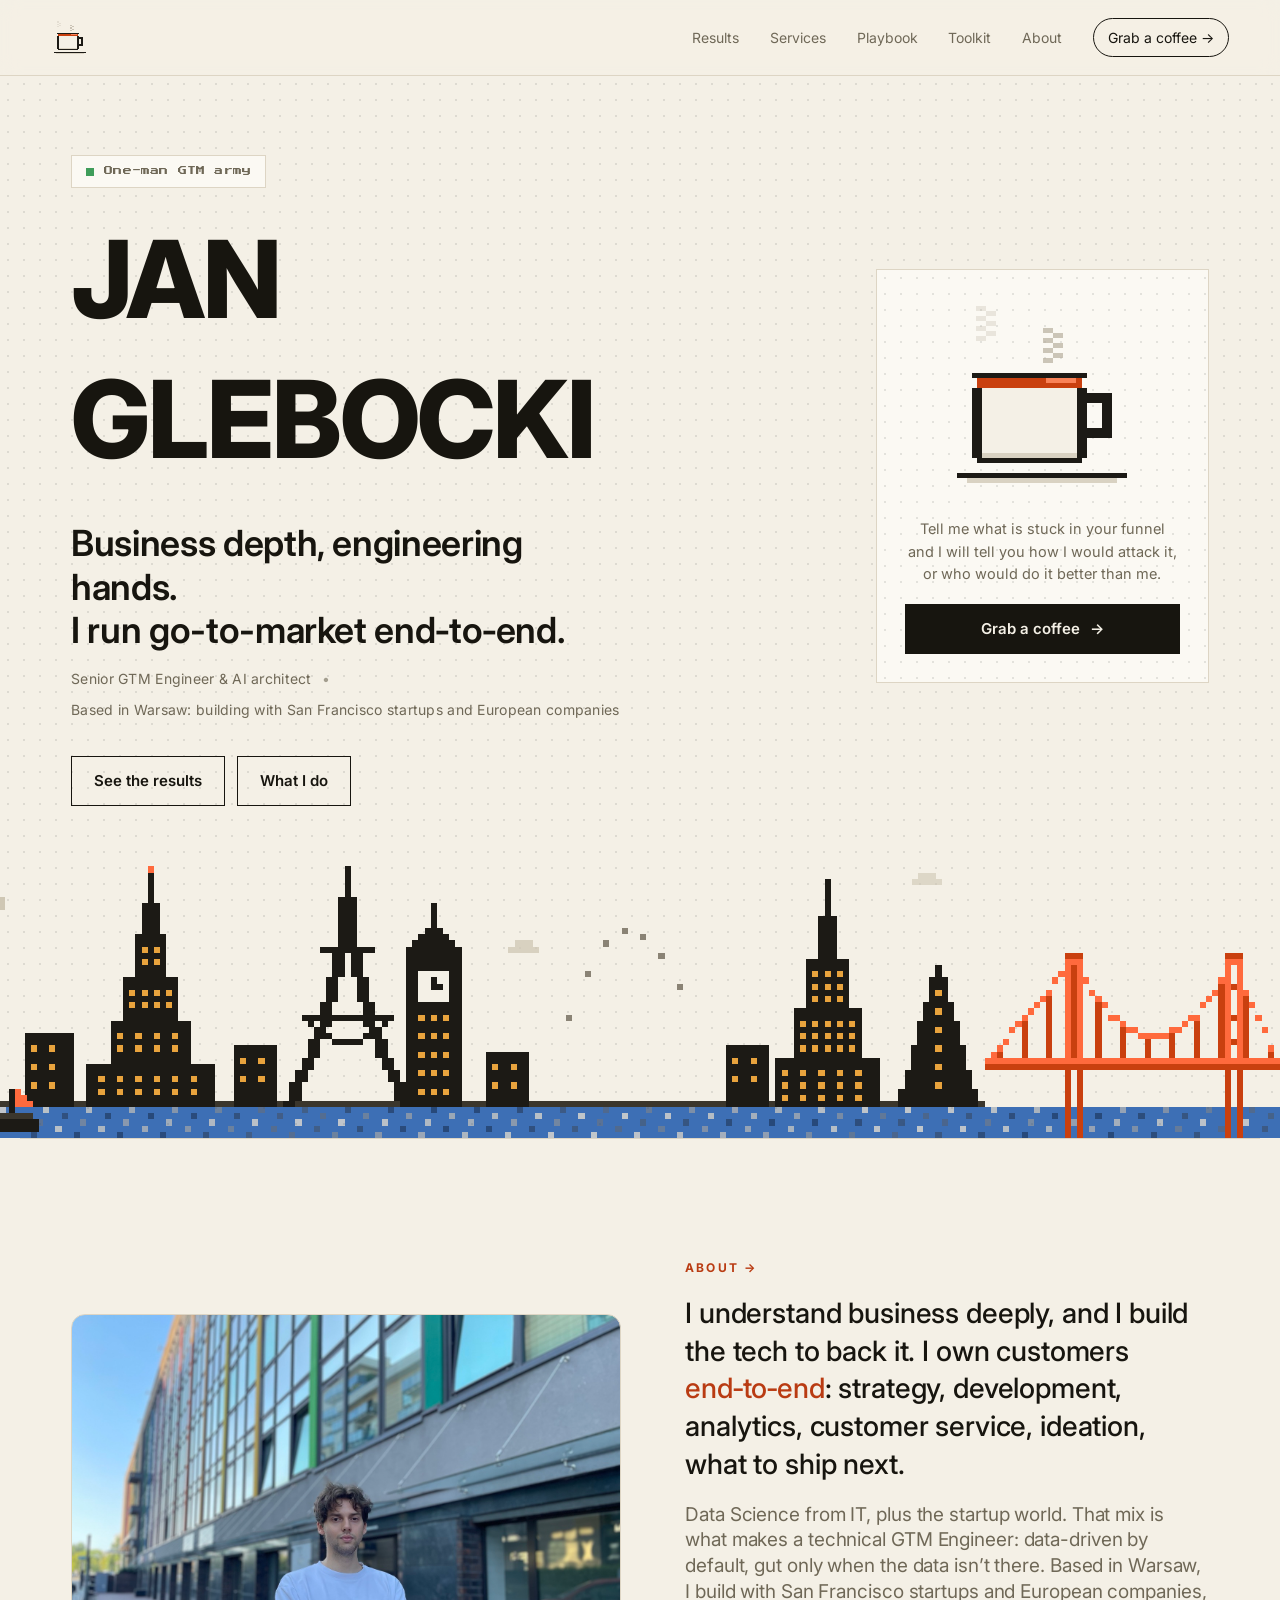
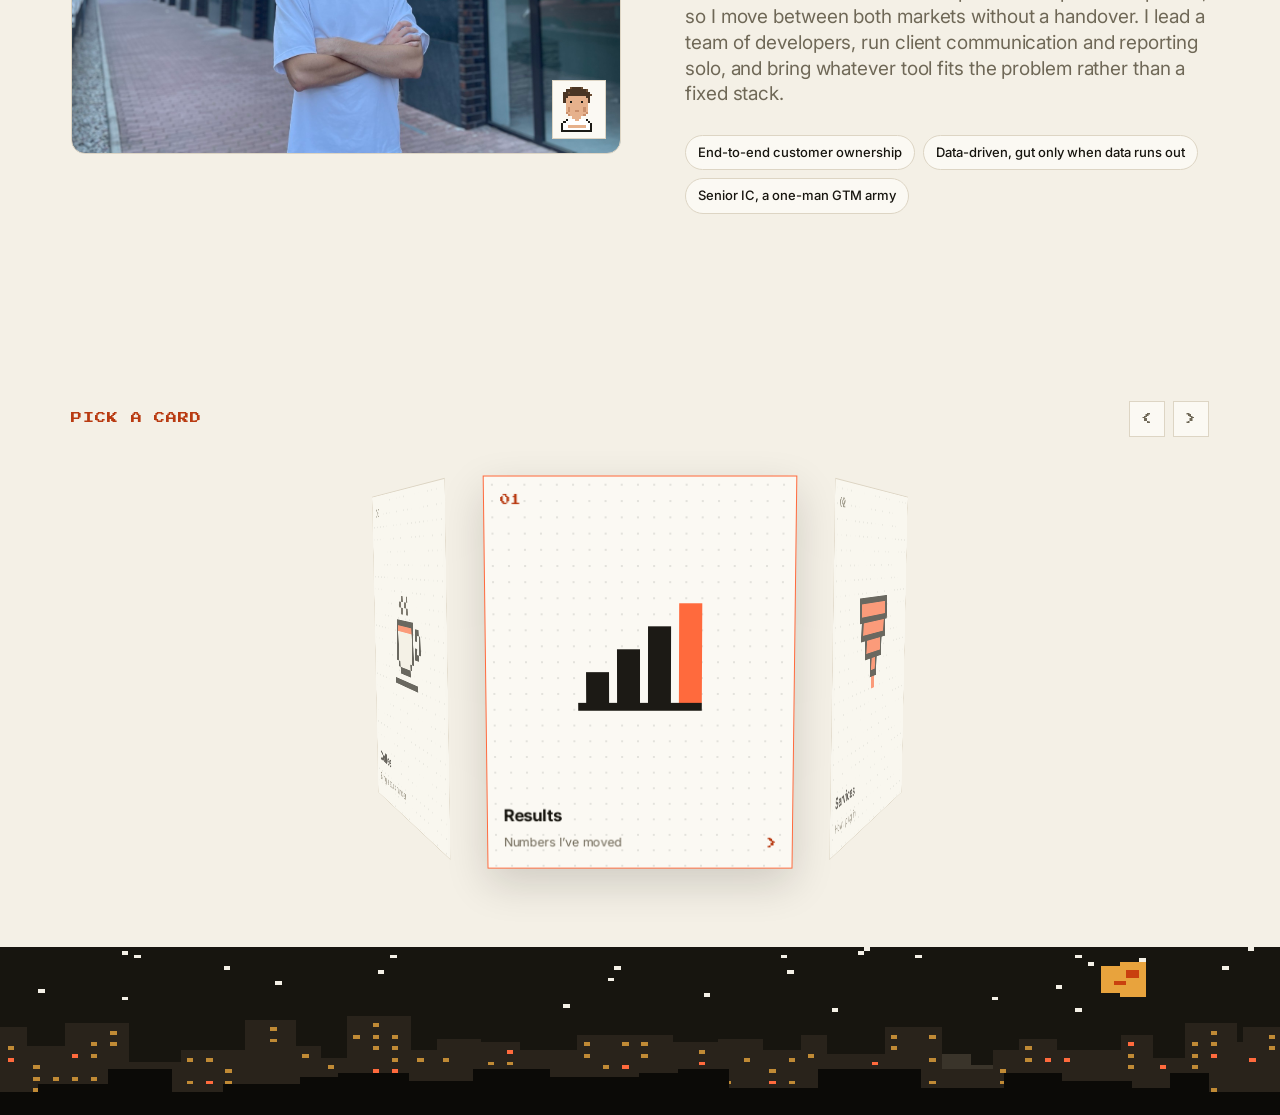
==== index.html @ 80dc8cdd "Pixel-art personal site Static site: hero with an animated pixel coffee invite, a Europe/US pixel sk" ====
<!doctype html>
<html lang="en">
<head>
  <meta charset="utf-8" />
  <meta name="viewport" content="width=device-width, initial-scale=1" />
  <title>Jan Glebocki, Senior GTM Engineer & AI Architect</title>
  <meta name="description" content="Senior GTM Engineer and AI architect, a one-man GTM army. Outbound, AEO content engines, paid, custom GTM apps and the analytics behind them. Based in Warsaw, building with San Francisco startups and European companies." />
  <link rel="preconnect" href="https://fonts.googleapis.com" />
  <link rel="preconnect" href="https://fonts.gstatic.com" crossorigin />
  <link href="https://fonts.googleapis.com/css2?family=Inter:wght@400;500;600;700;800&family=Press+Start+2P&display=swap" rel="stylesheet" />
  <link rel="icon" type="image/svg+xml" href="pixel/coffee-scene.svg" />
  <link rel="stylesheet" href="styles.css" />
</head>
<body>
  <header class="nav">
    <a class="brand" href="#top" aria-label="Home">
      <img class="brand-coffee" src="pixel/coffee-scene.svg" alt="" draggable="false" />
    </a>
    <nav class="nav-links" aria-label="Primary">
      <a href="#work">Results</a>
      <a href="#offer">Services</a>
      <a href="#workflows">Playbook</a>
      <a href="#stack">Toolkit</a>
      <a href="#about">About</a>
      <a class="nav-cta" href="#coffee">Grab a coffee &rarr;</a>
    </nav>
  </header>

  <main id="top">
    <!-- HERO -->
    <section class="hero">
      <div class="hero-inner">
        <div class="hero-copy">
          <p class="hero-status">
            <span class="status-dot" aria-hidden="true"></span>
            <span>One-man GTM army</span>
          </p>
          <div class="hero-words">
            <span class="word w1">JAN</span>
            <span class="word w2">GLEBOCKI</span>
          </div>
          <h1 class="hero-sub">
            Business depth, engineering hands.<br />
            I run go-to-market end&#8209;to&#8209;end.
          </h1>
          <div class="hero-meta">
            <span>Senior GTM Engineer &amp; AI architect</span>
            <span class="dot">&bull;</span>
            <span>Based in Warsaw: building with San Francisco startups and European companies</span>
          </div>
          <div class="hero-actions">
            <a class="btn btn--ghost" href="#work">See the results</a>
            <a class="btn btn--ghost" href="#offer">What I do</a>
          </div>
        </div>

        <aside class="hero-coffee">
          <img class="hero-coffee-art" src="pixel/coffee-scene.svg" alt="" draggable="false" />
          <p class="hero-coffee-lede">Tell me what is stuck in your funnel and I will tell you how I would attack it, or who would do it better than me.</p>
          <a class="btn btn--solid" href="https://calendar.app.google/zMVdiCNWgo9przDr6" target="_blank" rel="noopener noreferrer">
            Grab a coffee <span aria-hidden="true">&rarr;</span>
          </a>
        </aside>
      </div>
      <div class="hero-scene">
        <div class="hero-scene-wrap">
          <img src="pixel/skyline.svg" alt="Pixel-art skyline: European landmarks on the left, United States landmarks on the right, sharing one shoreline" draggable="false" />
        </div>
      </div>
    </section>

    <!-- ABOUT -->
    <section id="about" class="section section--about">
      <div class="about-photo" role="img" aria-label="Portrait of Jan Glebocki">
        <img class="about-stamp" src="pixel/jan.svg" alt="" draggable="false" />
      </div>
      <div class="about-body">
        <span class="about-eyebrow">About &rarr;</span>
        <p class="about-text">
          I understand business deeply, and I build the tech to back it.
          I own customers <em>end&#8209;to&#8209;end</em>: strategy, development,
          analytics, customer service, ideation, what to ship next.
        </p>
        <p class="about-text about-text--muted">
          Data Science from IT, plus the startup world. That mix is what makes
          a technical GTM Engineer: data-driven by default, gut only when the
          data isn&rsquo;t there. Based in Warsaw, I build with San Francisco startups and European
          companies, so I move between both markets without a handover. I lead a
          team of developers, run client communication and reporting solo, and
          bring whatever tool fits the problem rather than a fixed stack.
        </p>
        <ul class="about-points">
          <li>End-to-end customer ownership</li>
          <li>Data-driven, gut only when data runs out</li>
          <li>Senior IC, a one-man GTM army</li>
        </ul>
      </div>
    </section>

    <!-- GALLERY / PICK A CARD -->
    <section id="gallery" class="gallery" aria-label="Pick a card, site navigation">
      <div class="gallery-head">
        <span class="gallery-eyebrow">Pick a card</span>
        <div class="gallery-nav">
          <button class="gal-btn" type="button" data-dir="-1" aria-label="Scroll cards left">&lt;</button>
          <button class="gal-btn" type="button" data-dir="1" aria-label="Scroll cards right">&gt;</button>
        </div>
      </div>
      <div class="gal-stage">
       <div class="gal-ring" aria-label="Section cards">
        <a class="gal-card" draggable="false" href="#work">
          <span class="gal-num">01</span>
          <span class="gal-art"><img src="pixel/chart.svg" alt="" draggable="false" /></span>
          <span class="gal-label">Results<em>Numbers I&rsquo;ve moved</em></span>
          <span class="gal-arrow" aria-hidden="true">&gt;</span>
        </a>
        <a class="gal-card" draggable="false" href="#offer">
          <span class="gal-num">02</span>
          <span class="gal-art"><img src="pixel/funnel.svg" alt="" draggable="false" /></span>
          <span class="gal-label">Services<em>How I plug in</em></span>
          <span class="gal-arrow" aria-hidden="true">&gt;</span>
        </a>
        <a class="gal-card" draggable="false" href="#workflows">
          <span class="gal-num">03</span>
          <span class="gal-art"><img src="pixel/target.svg" alt="" draggable="false" /></span>
          <span class="gal-label">Playbook<em>What an engagement covers</em></span>
          <span class="gal-arrow" aria-hidden="true">&gt;</span>
        </a>
        <a class="gal-card" draggable="false" href="#stack">
          <span class="gal-num">04</span>
          <span class="gal-art"><img src="pixel/briefcase.svg" alt="" draggable="false" /></span>
          <span class="gal-label">Toolkit<em>What I run it on</em></span>
          <span class="gal-arrow" aria-hidden="true">&gt;</span>
        </a>
        <a class="gal-card" draggable="false" href="#customers">
          <span class="gal-num">05</span>
          <span class="gal-art"><img src="pixel/star.svg" alt="" draggable="false" /></span>
          <span class="gal-label">Clients<em>Teams I&rsquo;ve worked with</em></span>
          <span class="gal-arrow" aria-hidden="true">&gt;</span>
        </a>
        <a class="gal-card" draggable="false" href="#coffee">
          <span class="gal-num">06</span>
          <span class="gal-art"><img src="pixel/coffee.svg" alt="" draggable="false" /></span>
          <span class="gal-label">Coffee<em>Bring a stuck number</em></span>
          <span class="gal-arrow" aria-hidden="true">&gt;</span>
        </a>
       </div>
      </div>
    </section>

    <!-- CLOSING BAND -->
    <div class="nightband" aria-hidden="true">
      <img src="pixel/parallax.svg" alt="" draggable="false" />
    </div>
  </main>

  <!-- Sections open here as a pop-up, so the carousel never scrolls away -->
  <div class="modal" id="modal" hidden>
    <div class="modal-backdrop" data-modal-close></div>
    <div class="modal-window" role="dialog" aria-modal="true" aria-labelledby="modal-title">
      <div class="modal-bar">
        <span class="modal-eyebrow" id="modal-title"></span>
        <button class="modal-close" type="button" data-modal-close aria-label="Close section">
          <span aria-hidden="true">X</span>
        </button>
      </div>
      <div class="modal-scroll" id="modal-scroll">
    <div class="panels" id="panels">
    <!-- WORK / CASE STUDIES -->
    <section id="work" class="section panel" hidden>
      <div class="section-head">
        <h2>RESULTS</h2>
        <p>What changed after I plugged in.</p>
      </div>

      <div class="case-grid">
        <article class="case">
          <div class="case-head">
            <span class="case-metric">12.9x</span>
            <span class="case-metric-label">ROI on content in 90 days</span>
          </div>
          <div class="case-body">
            <p class="case-tag">AEO &amp; content <b>Spot.ai</b></p>
            <h3>#1 in AI visibility for enterprise video AI</h3>
            <p class="case-copy">Buyers asking ChatGPT, Gemini and AI Overviews about the
              category were getting Verkada and Avigilon. I built the AEO and SEO content
              engine that changed the answer.</p>
            <ul class="case-stats">
              <li><b>$36K &rarr; $363K</b> influenced pipeline</li>
              <li><b>35.7%</b> AI citation rate, roughly 10x the nearest competitor</li>
              <li><b>+120%</b> blog traffic while the industry fell 20 to 40%</li>
            </ul>
          </div>
        </article>

        <article class="case">
          <div class="case-head">
            <span class="case-metric">-63%</span>
            <span class="case-metric-label">blended CPA, $328 to $120</span>
          </div>
          <div class="case-body">
            <p class="case-tag">Paid &amp; pipeline <b>Guidewheel</b></p>
            <h3>Cheaper and bigger at the same time</h3>
            <p class="case-copy">Paid search sat with an outside contractor, content was
              under-resourced and nothing was measured end to end. I pulled paid, content
              and an attributed outbound motion into one system.</p>
            <ul class="case-stats">
              <li><b>79 &rarr; 236</b> monthly leads, tripled in a month</li>
              <li><b>$79</b> CPA on Microsoft Ads, half of Google</li>
              <li><b>13.7%</b> citation rate, top of the category</li>
            </ul>
          </div>
        </article>

        <article class="case">
          <div class="case-head">
            <span class="case-metric">$300K</span>
            <span class="case-metric-label">won TCV from one campaign</span>
          </div>
          <div class="case-body">
            <p class="case-tag">Outbound &amp; paid <b>Luxury Presence</b></p>
            <h3>Thirteen campaigns, attributed down to the email</h3>
            <p class="case-copy">Parallel outbound running next to paid creative built and
              tested at AI speed, with per-email attribution so we knew which line closed
              the deal rather than guessing.</p>
            <ul class="case-stats">
              <li><b>$10</b> cost per lead on paid</li>
              <li><b>472</b> leads from the single best creative</li>
              <li><b>13</b> campaigns running in parallel</li>
            </ul>
          </div>
        </article>
      </div>
    </section>

    <!-- OFFER / WHAT I DO -->
    <section id="offer" class="section section--invert panel" hidden>
      <div class="section-head section-head--dark">
        <h2>SERVICES</h2>
        <p>How I plug in.</p>
      </div>

      <div class="offer-grid">
        <div class="offer-card">
          <span class="offer-num">01</span>
          <h3>End-to-end ownership</h3>
          <p>Strategy, build, launch, measure, next move. One senior operator across the whole loop, so nothing gets thrown over a fence.</p>
        </div>
        <div class="offer-card">
          <span class="offer-num">02</span>
          <h3>AEO &amp; content engines</h3>
          <p>Be the answer wherever buyers and their AI go looking. New content, decayed pages repaired, the whole engine wired into your site and your data.</p>
        </div>
        <div class="offer-card">
          <span class="offer-num">03</span>
          <h3>Paid acquisition</h3>
          <p>Search and social run as one motion rather than separate silos, with creative throughput you cannot staff in-house and post-click signal tied back to revenue.</p>
        </div>
        <div class="offer-card">
          <span class="offer-num">04</span>
          <h3>Outbound</h3>
          <p>AI does the heavy lifting on targeting, enrichment, message variants and deliverability. Strategy stays human, and every reply is attributed.</p>
        </div>
        <div class="offer-card">
          <span class="offer-num">05</span>
          <h3>Custom AI &amp; GTM apps</h3>
          <p>AI agents, voice bots, enrichment pipelines, orchestration. Production-grade tools and on-site experiences that convert on their own, not prototypes.</p>
        </div>
        <div class="offer-card">
          <span class="offer-num">06</span>
          <h3>Sales &amp; funnel analytics</h3>
          <p>Call transcripts mined for objections and win patterns, funnel instrumented first touch to closed won, and the reporting that turns it into a decision.</p>
        </div>
      </div>
    </section>

    <!-- SKILLS / WORKFLOWS LIST -->
    <section id="workflows" class="section section--list panel" hidden>
      <div class="section-head">
        <h2>PLAYBOOK</h2>
        <p>What a typical engagement covers.</p>
      </div>

      <ol class="workflow-list">
        <li>
          <span class="wf-num">01</span>
          <div class="wf-body">
            <h3>AEO</h3>
            <p>Being the answer when a buyer asks ChatGPT, Gemini or an AI Overview. Content structured to get cited, not just ranked.</p>
          </div>
        </li>
        <li>
          <span class="wf-num">02</span>
          <div class="wf-body">
            <h3>Content refresh</h3>
            <p>Finding the pages that quietly decayed and rebuilding them. Rankings and citations come back without writing anything new.</p>
          </div>
        </li>
        <li>
          <span class="wf-num">03</span>
          <div class="wf-body">
            <h3>Paid acquisition</h3>
            <p>Search and social run as one motion instead of two silos, with post-click signal tied back to revenue rather than clicks.</p>
          </div>
        </li>
        <li>
          <span class="wf-num">04</span>
          <div class="wf-body">
            <h3>AI chat ads</h3>
            <p>Placing you inside the conversations where buyers actually ask their questions, before they ever reach a search bar.</p>
          </div>
        </li>
        <li>
          <span class="wf-num">05</span>
          <div class="wf-body">
            <h3>Ad creative</h3>
            <p>Creator-style creative produced and tested at machine speed, so volume stops being the thing that limits you.</p>
          </div>
        </li>
        <li>
          <span class="wf-num">06</span>
          <div class="wf-body">
            <h3>Outbound</h3>
            <p>Targeting, enrichment, message variants and deliverability handled automatically. Every reply attributed to the line that earned it.</p>
          </div>
        </li>
        <li>
          <span class="wf-num">07</span>
          <div class="wf-body">
            <h3>Transcript analysis</h3>
            <p>Mining sales calls for the objections that kill deals and the phrases that close them. Findings go straight back into messaging.</p>
          </div>
        </li>
        <li>
          <span class="wf-num">08</span>
          <div class="wf-body">
            <h3>Funnel analysis</h3>
            <p>Instrumenting first touch through to closed won, so you can see exactly where deals stall instead of guessing.</p>
          </div>
        </li>
        <li>
          <span class="wf-num">09</span>
          <div class="wf-body">
            <h3>Performance analysis</h3>
            <p>Channel, cohort and creative broken down far enough to tell you what to cut and what to double.</p>
          </div>
        </li>
        <li>
          <span class="wf-num">10</span>
          <div class="wf-body">
            <h3>AI agents</h3>
            <p>Agents and orchestration that carry the repetitive work, built on your stack so your team keeps them afterwards.</p>
          </div>
        </li>
        <li>
          <span class="wf-num">11</span>
          <div class="wf-body">
            <h3>Voice bots</h3>
            <p>Conversational agents that qualify, book and follow up over the phone without anyone waiting on the line.</p>
          </div>
        </li>
        <li>
          <span class="wf-num">12</span>
          <div class="wf-body">
            <h3>Enrichment pipelines</h3>
            <p>Scraping and multi-source enrichment that turn a thin list into records actually worth contacting.</p>
          </div>
        </li>
        <li>
          <span class="wf-num">13</span>
          <div class="wf-body">
            <h3>Custom GTM apps</h3>
            <p>Production-grade internal tools and on-site experiences that convert on their own. Shipped, not prototyped.</p>
          </div>
        </li>
        <li>
          <span class="wf-num">14</span>
          <div class="wf-body">
            <h3>Web development</h3>
            <p>Sites and landing pages live in days, built so your team can edit them once I hand them over.</p>
          </div>
        </li>
        <li>
          <span class="wf-num">15</span>
          <div class="wf-body">
            <h3>Lead magnets</h3>
            <p>Assets people will genuinely trade an email for, tied to the deal they are meant to lead to.</p>
          </div>
        </li>
      </ol>
    </section>

    <!-- STACK -->
    <section id="stack" class="section panel" hidden>
      <div class="section-head">
        <h2>TOOLKIT</h2>
        <p>A snapshot of what I&rsquo;m running right now.</p>
      </div>

      <p class="stack-manifesto">
        I&rsquo;m not loyal to tools, <em>I&rsquo;m loyal to the number we&rsquo;re moving</em>.
      </p>

      <div class="stack-grid">
        <div class="stack-group">
          <h4>Coding</h4>
          <ul class="tool-list">
            <li><span class="tool-icon"><img src="https://cdn.simpleicons.org/python/F3EEE5" alt="" loading="lazy" /></span>Python</li>
            <li><span class="tool-icon"><img src="https://cdn.simpleicons.org/javascript/F3EEE5" alt="" loading="lazy" /></span>JavaScript</li>
            <li><span class="tool-icon"><img src="https://cdn.simpleicons.org/html5/F3EEE5" alt="" loading="lazy" /></span>HTML / CSS</li>
            <li><span class="tool-icon"><svg viewBox="0 0 24 24" aria-hidden="true"><ellipse cx="12" cy="6" rx="8" ry="2.5" fill="currentColor"/><path fill="currentColor" d="M4 9c0 1.4 3.58 2.5 8 2.5s8-1.1 8-2.5v3c0 1.4-3.58 2.5-8 2.5s-8-1.1-8-2.5V9zm0 6c0 1.4 3.58 2.5 8 2.5s8-1.1 8-2.5v3c0 1.4-3.58 2.5-8 2.5v-3z"/></svg></span>SQL</li>
            <li><span class="tool-icon"><img src="https://cdn.simpleicons.org/r/F3EEE5" alt="" loading="lazy" /></span>R</li>
          </ul>
        </div>
        <div class="stack-group">
          <h4>Automation &amp; AI</h4>
          <ul class="tool-list">
            <li><span class="tool-icon"><img src="https://cdn.simpleicons.org/n8n/F3EEE5" alt="" loading="lazy" /></span>n8n</li>
            <li><span class="tool-icon tool-icon--brand"><img src="https://www.google.com/s2/favicons?domain=airops.com&amp;sz=64" alt="" loading="lazy" /></span>AirOps</li>
            <li><span class="tool-icon"><img src="https://cdn.simpleicons.org/anthropic/F3EEE5" alt="" loading="lazy" /></span>Claude Code</li>
            <li><span class="tool-icon tool-icon--brand"><img src="https://www.google.com/s2/favicons?domain=openai.com&amp;sz=64" alt="" loading="lazy" /></span>Codex</li>
            <li><span class="tool-icon"><svg viewBox="0 0 24 24" aria-hidden="true"><circle cx="12" cy="7" r="3" fill="currentColor"/><circle cx="6" cy="16" r="2.5" fill="currentColor"/><circle cx="18" cy="16" r="2.5" fill="currentColor"/><path d="M11 9.5 7 14m6-4.5 4 4.5" stroke="currentColor" stroke-width="1.5" fill="none"/></svg></span>AI agents</li>
            <li><span class="tool-icon"><svg viewBox="0 0 24 24" aria-hidden="true"><circle cx="5" cy="6" r="2.5" fill="currentColor"/><circle cx="5" cy="18" r="2.5" fill="currentColor"/><circle cx="19" cy="12" r="2.5" fill="currentColor"/><path d="M7.2 7l9.6 4M7.2 17l9.6-4" stroke="currentColor" stroke-width="1.6" fill="none"/></svg></span>Custom pipelines</li>
          </ul>
        </div>
        <div class="stack-group">
          <h4>Outbound &amp; CRM</h4>
          <ul class="tool-list">
            <li><span class="tool-icon tool-icon--brand"><img src="https://www.google.com/s2/favicons?domain=apollo.io&amp;sz=64" alt="" loading="lazy" /></span>Apollo</li>
            <li><span class="tool-icon tool-icon--brand"><img src="https://www.google.com/s2/favicons?domain=instantly.ai&amp;sz=64" alt="" loading="lazy" /></span>Instantly</li>
            <li><span class="tool-icon tool-icon--brand"><img src="https://www.google.com/s2/favicons?domain=heyreach.io&amp;sz=64" alt="" loading="lazy" /></span>HeyReach</li>
            <li><span class="tool-icon"><img src="https://cdn.simpleicons.org/hubspot/F3EEE5" alt="" loading="lazy" /></span>HubSpot</li>
            <li><span class="tool-icon tool-icon--brand"><img src="https://www.google.com/s2/favicons?domain=artisan.co&amp;sz=64" alt="" loading="lazy" /></span>Artisan</li>
          </ul>
        </div>
        <div class="stack-group">
          <h4>Web &amp; infra</h4>
          <ul class="tool-list">
            <li><span class="tool-icon"><img src="https://cdn.simpleicons.org/webflow/F3EEE5" alt="" loading="lazy" /></span>Webflow</li>
            <li><span class="tool-icon tool-icon--brand"><img src="https://www.google.com/s2/favicons?domain=lovable.dev&amp;sz=64" alt="" loading="lazy" /></span>Lovable</li>
            <li><span class="tool-icon"><img src="https://cdn.simpleicons.org/replit/F3EEE5" alt="" loading="lazy" /></span>Replit</li>
            <li><span class="tool-icon"><img src="https://cdn.simpleicons.org/vercel/F3EEE5" alt="" loading="lazy" /></span>Vercel</li>
            <li><span class="tool-icon"><img src="https://cdn.simpleicons.org/supabase/F3EEE5" alt="" loading="lazy" /></span>Supabase</li>
            <li><span class="tool-icon"><img src="https://cdn.simpleicons.org/github/F3EEE5" alt="" loading="lazy" /></span>GitHub</li>
            <li><span class="tool-icon"><img src="https://cdn.simpleicons.org/googlecloud/F3EEE5" alt="" loading="lazy" /></span>GCP</li>
            <li><span class="tool-icon tool-icon--brand"><img src="https://www.google.com/s2/favicons?domain=aws.amazon.com&amp;sz=64" alt="" loading="lazy" /></span>AWS</li>
          </ul>
        </div>
        <div class="stack-group">
          <h4>Analytics</h4>
          <ul class="tool-list">
            <li><span class="tool-icon tool-icon--brand"><img src="https://www.google.com/s2/favicons?domain=hex.tech&amp;sz=64" alt="" loading="lazy" /></span>Hex</li>
            <li><span class="tool-icon"><img src="https://cdn.simpleicons.org/googleanalytics/F3EEE5" alt="" loading="lazy" /></span>GA4</li>
            <li><span class="tool-icon"><img src="https://cdn.simpleicons.org/googlesearchconsole/F3EEE5" alt="" loading="lazy" /></span>GSC</li>
            <li><span class="tool-icon"><img src="https://cdn.simpleicons.org/posthog/F3EEE5" alt="" loading="lazy" /></span>PostHog</li>
            <li><span class="tool-icon tool-icon--brand"><img src="https://www.google.com/s2/favicons?domain=clarity.microsoft.com&amp;sz=64" alt="" loading="lazy" /></span>MS Clarity</li>
            <li><span class="tool-icon"><svg viewBox="0 0 24 24" aria-hidden="true"><path fill="currentColor" d="M3 10v4l11 4V6L3 10zm14-3v10c1.5-1 2.5-3 2.5-5S18.5 8 17 7zm5 5c0-2.5-1.5-4.5-3.5-5.5v11C20.5 16.5 22 14.5 22 12z"/></svg></span>Ad platforms</li>
          </ul>
        </div>
      </div>
    </section>

    <!-- CUSTOMERS -->
    <section id="customers" class="section section--invert section--customers panel" hidden>
      <div class="section-head section-head--dark">
        <h2>CLIENTS</h2>
        <p>Teams I&rsquo;ve worked with.</p>
      </div>
      <div class="logo-wall" aria-label="Customers">
        <div class="logo-tile">
          <img src="https://www.google.com/s2/favicons?domain=luxurypresence.com&amp;sz=128" alt="" loading="lazy" />
          <span>Luxury Presence</span>
        </div>
        <div class="logo-tile">
          <img src="https://www.google.com/s2/favicons?domain=spot.ai&amp;sz=128" alt="" loading="lazy" />
          <span>Spot AI</span>
        </div>
        <div class="logo-tile">
          <img src="https://www.google.com/s2/favicons?domain=guidewheel.com&amp;sz=128" alt="" loading="lazy" />
          <span>Guidewheel</span>
        </div>
        <div class="logo-tile">
          <img src="https://www.google.com/s2/favicons?domain=tryalma.ai&amp;sz=128" alt="" loading="lazy" />
          <span>Alma Immigration</span>
        </div>
        <div class="logo-tile">
          <img src="https://www.google.com/s2/favicons?domain=alcon.com&amp;sz=128" alt="" loading="lazy" />
          <span>Alcon</span>
        </div>
        <div class="logo-tile">
          <img src="https://www.google.com/s2/favicons?domain=gralio.com&amp;sz=128" alt="" loading="lazy" />
          <span>Gralio</span>
        </div>
        <div class="logo-tile">
          <img src="https://www.google.com/s2/favicons?domain=mbank.pl&amp;sz=128" alt="" loading="lazy" />
          <span>mBank</span>
        </div>
        <div class="logo-tile">
          <img src="https://www.google.com/s2/favicons?domain=leanpassion.pl&amp;sz=128" alt="" loading="lazy" />
          <span>Leanpassion</span>
        </div>
        <div class="logo-tile">
          <img src="https://www.google.com/s2/favicons?domain=ikea.com&amp;sz=128" alt="" loading="lazy" />
          <span>IKEA</span>
        </div>
        <div class="logo-tile">
          <img src="https://www.google.com/s2/favicons?domain=obi.de&amp;sz=128" alt="" loading="lazy" />
          <span>OBI</span>
        </div>
        <div class="logo-tile">
          <img src="https://www.google.com/s2/favicons?domain=auchan.pl&amp;sz=128" alt="" loading="lazy" />
          <span>Auchan</span>
        </div>
        <div class="logo-tile">
          <img src="https://www.google.com/s2/favicons?domain=europodroze.pl&amp;sz=128" alt="" loading="lazy" />
          <span>TravelTech (Europodr&oacute;&#380;e)</span>
        </div>
        <div class="logo-tile">
          <img src="https://www.google.com/s2/favicons?domain=silkline.com&amp;sz=128" alt="" loading="lazy" />
          <span>Silkline</span>
        </div>
        <div class="logo-tile">
          <img src="https://www.google.com/s2/favicons?domain=veolibotanica.com&amp;sz=128" alt="" loading="lazy" />
          <span>Veoli Botanica</span>
        </div>
      </div>
    </section>

    <!-- COFFEE CTA -->
    <section id="coffee" class="section section--coffee panel" hidden>
      <div class="coffee-inner">
        <img class="coffee-pixel" src="pixel/coffee.svg" alt="" draggable="false" />
        <h2 class="coffee-title">Grab a coffee.</h2>
        <p class="coffee-sub">Bring the number that is not moving. You will leave with a plan for it, whether or not you hire me.</p>
        <a class="coffee-cta" href="https://calendar.app.google/zMVdiCNWgo9przDr6" target="_blank" rel="noopener noreferrer">
          Book a slot <span aria-hidden="true">&rarr;</span>
        </a>
        <p class="coffee-meta">Warsaw time, I work European and US hours.</p>
      </div>
    </section>
    </div>
      </div>
    </div>
  </div>



  <script src="script.js" defer></script>
</body>
</html>
---- styles.css ----
/* -----------------------------------------------------------
   Jan Glebocki, personal site
   Light editorial theme with pixel accents
----------------------------------------------------------- */

:root {
  /* light base */
  --bg: #f4f0e6;
  --bg-2: #fbf9f3;
  --line: #ddd5c4;
  --line-soft: #e7e0d2;
  --text: #17150f;
  --text-muted: #6f6857;

  /* inverted (dark) blocks */
  --ink: #17150f;
  --ink-2: #211e17;
  --ink-line: #35312a;
  --on-ink: #f4f0e6;
  --on-ink-muted: #a49b87;

  /* accent, bright for graphics, deep for text on light */
  --accent: #ff6a3d;
  --accent-ink: #b93b12;

  --maxw: 1240px;
  --pad: clamp(20px, 4vw, 56px);
  --r: 14px;

  --f-sans: "Inter", -apple-system, BlinkMacSystemFont, "Segoe UI", Roboto, Helvetica, Arial, sans-serif;
  --f-pixel: "Press Start 2P", "Courier New", monospace;

  --dot-grid: url("data:image/svg+xml,%3Csvg xmlns='http://www.w3.org/2000/svg' width='16' height='16'%3E%3Crect x='7' y='7' width='2' height='2' fill='rgb(23,21,15)' fill-opacity='0.10'/%3E%3C/svg%3E");
  --dot-grid-ink: url("data:image/svg+xml,%3Csvg xmlns='http://www.w3.org/2000/svg' width='16' height='16'%3E%3Crect x='7' y='7' width='2' height='2' fill='rgb(244,240,230)' fill-opacity='0.10'/%3E%3C/svg%3E");
}

* { box-sizing: border-box; }
html, body { margin: 0; padding: 0; }
html { scroll-behavior: smooth; }
body {
  background: var(--bg);
  color: var(--text);
  font-family: var(--f-sans);
  font-size: 16px;
  line-height: 1.5;
  -webkit-font-smoothing: antialiased;
  text-rendering: optimizeLegibility;
}
a { color: inherit; text-decoration: none; }
img { max-width: 100%; display: block; }
button { font: inherit; }

/* -----------------------------------------------------------
   Nav
----------------------------------------------------------- */
.nav {
  position: sticky;
  top: 0;
  z-index: 50;
  display: flex;
  align-items: center;
  justify-content: space-between;
  padding: 18px var(--pad);
  background: rgba(244, 240, 230, 0.82);
  backdrop-filter: saturate(140%) blur(10px);
  -webkit-backdrop-filter: saturate(140%) blur(10px);
  border-bottom: 1px solid var(--line);
}
.brand {
  display: inline-flex;
  align-items: center;
}
.brand-coffee {
  height: 38px;
  width: auto;
  image-rendering: pixelated;
  user-select: none;
}

.nav-links {
  display: flex;
  align-items: center;
  gap: clamp(14px, 2.4vw, 32px);
  font-size: 14px;
  color: var(--text-muted);
}
.nav-links a { transition: color 160ms ease; }
.nav-links a:hover { color: var(--text); }
.nav-cta {
  color: var(--text);
  padding: 8px 14px;
  border: 1px solid var(--text);
  border-radius: 999px;
}
.nav-links .nav-cta:hover { background: var(--text); color: var(--bg); }

@media (max-width: 640px) {
  .nav-links a:not(.nav-cta) { display: none; }
}

/* -----------------------------------------------------------
   Hero
----------------------------------------------------------- */
.hero {
  position: relative;
  background-image: var(--dot-grid);
  background-size: 16px 16px;
  overflow: hidden;
}
.hero-inner {
  max-width: var(--maxw);
  margin: 0 auto;
  padding: clamp(32px, 5.5vw, 72px) var(--pad) clamp(28px, 4vw, 48px);
  display: grid;
  grid-template-columns: minmax(0, 1fr) clamp(280px, 26vw, 340px);
  gap: clamp(28px, 4vw, 56px);
  align-items: center;
}
@media (max-width: 900px) {
  .hero-inner { grid-template-columns: 1fr; }
}

/* the coffee invite fills what used to be dead space on the right */
.hero-coffee {
  border: 1px solid var(--line);
  background: var(--dot-grid), var(--bg-2);
  background-size: 16px 16px, auto;
  padding: clamp(20px, 2.4vw, 28px);
  text-align: center;
}
.hero-coffee-art {
  width: clamp(150px, 17vw, 200px);
  margin: 0 auto clamp(14px, 1.8vw, 20px);
  image-rendering: pixelated;
  user-select: none;
}
.hero-coffee-lede {
  margin: 0 0 18px;
  font-size: 14.5px;
  line-height: 1.55;
  color: var(--text-muted);
}
.hero-coffee .btn { width: 100%; justify-content: center; }

.hero-status {
  display: inline-flex;
  align-items: center;
  gap: 10px;
  padding: 8px 14px;
  margin-bottom: clamp(24px, 3.5vw, 40px);
  border: 1px solid var(--line);
  background: var(--bg-2);
  font-family: var(--f-pixel);
  font-size: 9px;
  line-height: 1.6;
  letter-spacing: 0.02em;
  color: var(--text-muted);
}
.hero-status b { color: var(--text); font-weight: 400; }
.status-dot {
  width: 8px;
  height: 8px;
  flex: 0 0 auto;
  background: #3f9d5a;
  animation: pixel-blink 1.6s steps(1, end) infinite;
}
@keyframes pixel-blink {
  0%, 60% { opacity: 1; }
  61%, 100% { opacity: 0.25; }
}

.hero-words {
  display: flex;
  align-items: center;
  gap: clamp(16px, 3vw, 48px);
  flex-wrap: wrap;
  font-weight: 800;
  letter-spacing: -0.02em;
  line-height: 0.95;
  font-size: clamp(40px, 8.4vw, 124px);
}
.word { display: inline-block; }

@media (max-width: 520px) {
  .hero-words {
    flex-direction: column;
    align-items: flex-start;
    gap: 6px;
    font-size: clamp(44px, 12.5vw, 60px);
  }
}

.hero-sub {
  margin: clamp(28px, 4.5vw, 52px) 0 0;
  font-size: clamp(22px, 3vw, 36px);
  font-weight: 600;
  letter-spacing: -0.01em;
  line-height: 1.2;
  max-width: 24ch;
}
.hero-meta {
  margin-top: 16px;
  display: flex;
  flex-wrap: wrap;
  gap: 10px;
  color: var(--text-muted);
  font-size: 14px;
  letter-spacing: 0.02em;
}
.hero-meta .dot { opacity: 0.6; }

.hero-actions {
  margin-top: clamp(24px, 3.5vw, 36px);
  display: flex;
  flex-wrap: wrap;
  align-items: center;
  gap: 12px;
}
.btn {
  display: inline-flex;
  align-items: center;
  gap: 10px;
  padding: 13px 22px;
  border: 1px solid var(--text);
  font-weight: 600;
  font-size: 15px;
  transition: transform 160ms ease, background 160ms ease, color 160ms ease, border-color 160ms ease;
}
.btn--solid { background: var(--text); color: var(--bg); }
.btn--solid:hover { background: var(--accent-ink); border-color: var(--accent-ink); color: #fff; transform: translateY(-2px); }
.btn--ghost { background: transparent; color: var(--text); }
.btn--ghost:hover { background: var(--text); color: var(--bg); transform: translateY(-2px); }

.hero-proof {
  margin-top: clamp(22px, 3vw, 32px);
  display: flex;
  flex-wrap: wrap;
  align-items: center;
  gap: 8px 18px;
  font-size: 13px;
  color: var(--text-muted);
}
.hero-proof strong {
  font-size: 11px;
  font-weight: 700;
  letter-spacing: 0.16em;
  text-transform: uppercase;
  color: var(--accent-ink);
}
.hero-proof span { white-space: nowrap; }

.visually-hidden {
  position: absolute;
  width: 1px; height: 1px;
  margin: -1px; padding: 0;
  overflow: hidden;
  clip: rect(0 0 0 0);
  white-space: nowrap;
  border: 0;
}

/* -----------------------------------------------------------
   Gallery, pick a card (nav carousel)
----------------------------------------------------------- */
.gallery {
  max-width: var(--maxw);
  margin: 0 auto;
  padding: clamp(40px, 6vw, 72px) var(--pad) clamp(48px, 8vw, 96px);
}
.gallery-head {
  display: flex;
  align-items: center;
  justify-content: space-between;
  gap: 16px;
  margin-bottom: 18px;
}
.gallery-eyebrow {
  font-family: var(--f-pixel);
  font-size: 11px;
  letter-spacing: 0.08em;
  text-transform: uppercase;
  color: var(--accent-ink);
}
.gallery-nav { display: flex; gap: 8px; }
.gal-btn {
  width: 36px;
  height: 36px;
  display: grid;
  place-items: center;
  background: var(--bg-2);
  border: 1px solid var(--line);
  border-radius: 0;
  color: var(--text-muted);
  font-family: var(--f-pixel);
  font-size: 12px;
  line-height: 1;
  cursor: pointer;
  transition: background 140ms ease, color 140ms ease, border-color 140ms ease;
}
.gal-btn:hover {
  background: var(--text);
  color: var(--bg);
  border-color: var(--text);
}
.gal-btn:active { background: var(--accent); border-color: var(--accent); color: #fff; }

/* 3D ring carousel, cards sit on a circle and the ring spins endlessly */
.gal-stage {
  --card-w: clamp(230px, 27vw, 310px);
  --card-h: 396px;
  position: relative;
  height: var(--card-h);
  perspective: 880px;
  perspective-origin: 50% 42%;
  cursor: grab;
  touch-action: pan-y;
  user-select: none;
}
.gal-stage.is-dragging { cursor: grabbing; }

.gal-ring {
  position: absolute;
  inset: 0;
  transform-style: preserve-3d;
  will-change: transform;
}
.gal-ring.is-animating {
  transition: transform 720ms cubic-bezier(0.22, 1, 0.36, 1);
}

.gal-card {
  position: absolute;
  top: 0;
  left: 50%;
  width: var(--card-w);
  height: var(--card-h);
  margin-left: calc(var(--card-w) / -2);
  display: flex;
  flex-direction: column;
  background: var(--dot-grid), var(--bg-2);
  background-size: 16px 16px, auto;
  border: 1px solid var(--line);
  padding: 16px;
  backface-visibility: hidden;
  transition: border-color 200ms ease, box-shadow 200ms ease;
}
.gal-card.is-front {
  border-color: var(--accent);
  box-shadow: 0 16px 40px rgba(23, 21, 15, 0.16);
}
.gal-card:focus-visible { outline: 2px solid var(--accent); outline-offset: 3px; }

/* cards away from the front are dimmed by JS via --dim */
.gal-card::after {
  content: "";
  position: absolute;
  inset: 0;
  background: var(--bg);
  opacity: var(--dim, 0);
  pointer-events: none;
  transition: opacity 200ms linear;
}

@media (max-width: 560px) {
  .gal-stage { --card-w: clamp(165px, 52vw, 215px); --card-h: 318px; perspective: 720px; }
}

@media (prefers-reduced-motion: reduce) {
  .gal-ring.is-animating { transition: none; }
}
.gal-num {
  font-family: var(--f-pixel);
  font-size: 10px;
  color: var(--text-muted);
}
.gal-card.is-front .gal-num { color: var(--accent-ink); }
.gal-art {
  flex: 1;
  display: grid;
  place-items: center;
  padding: 18px 0;
}
.gal-art img {
  height: clamp(84px, 10vw, 108px);
  width: auto;
  image-rendering: pixelated;
  user-select: none;
}
.gal-label {
  display: flex;
  flex-direction: column;
  gap: 6px;
  font-weight: 700;
  font-size: 17px;
  letter-spacing: -0.01em;
}
.gal-label em {
  font-style: normal;
  font-weight: 400;
  font-size: 12.5px;
  color: var(--text-muted);
}
.gal-arrow {
  position: absolute;
  right: 14px;
  bottom: 16px;
  font-family: var(--f-pixel);
  font-size: 12px;
  color: var(--accent-ink);
  opacity: 0;
  transform: translateX(-6px);
  transition: opacity 160ms ease, transform 160ms ease;
}
.gal-card.is-front .gal-arrow {
  opacity: 1;
  transform: translateX(0);
}

/* -----------------------------------------------------------
   Card-opened sections
   Sections live in a pop-up so the carousel never scrolls away.
----------------------------------------------------------- */
.panel[hidden] { display: none; }

.modal[hidden] { display: none; }
.modal {
  position: fixed;
  inset: 0;
  z-index: 100;
  display: grid;
  place-items: center;
  padding: clamp(12px, 3vw, 40px);
}
.modal-backdrop {
  position: absolute;
  inset: 0;
  background: rgba(23, 21, 15, 0.62);
  animation: modal-fade 180ms linear both;
}
@keyframes modal-fade { from { opacity: 0; } to { opacity: 1; } }

.modal-window {
  position: relative;
  width: min(1120px, 100%);
  max-height: min(88vh, 900px);
  display: flex;
  flex-direction: column;
  background: var(--bg);
  border: 1px solid var(--text);
  box-shadow: 0 24px 60px rgba(23, 21, 15, 0.32);
  overflow: hidden;
}
/* stepped easing keeps the pop chunky rather than glossy */
@keyframes modal-pop {
  0%   { opacity: 0; transform: scale(0.88) translateY(28px); }
  60%  { opacity: 1; }
  100% { opacity: 1; transform: scale(1) translateY(0); }
}
.modal-window { animation: modal-pop 320ms steps(6, end) both; }

.modal-bar {
  flex: 0 0 auto;
  display: flex;
  align-items: center;
  justify-content: space-between;
  gap: 16px;
  padding: 12px 14px 12px 20px;
  background: var(--ink);
  color: var(--on-ink);
}
.modal-eyebrow {
  font-family: var(--f-pixel);
  font-size: 10px;
  letter-spacing: 0.06em;
  color: var(--accent);
}
.modal-close {
  width: 34px;
  height: 34px;
  display: grid;
  place-items: center;
  background: transparent;
  border: 1px solid var(--ink-line);
  color: var(--on-ink);
  font-family: var(--f-pixel);
  font-size: 11px;
  line-height: 1;
  cursor: pointer;
  transition: background 140ms ease, border-color 140ms ease, color 140ms ease;
}
.modal-close:hover {
  background: var(--accent);
  border-color: var(--accent);
  color: #fff;
}

.modal-scroll {
  flex: 1 1 auto;
  overflow-y: auto;
  overscroll-behavior: contain;
}
/* sections keep their own look inside the pop-up, just tighter */
.modal-scroll .section {
  border-top: none;
  padding-top: clamp(30px, 4vw, 54px);
  padding-bottom: clamp(30px, 4vw, 54px);
}
.modal-scroll .section--coffee { text-align: center; }

body.modal-open { overflow: hidden; }

.gal-card.is-open { border-color: var(--accent); }
.gal-card.is-open .gal-num { color: var(--accent-ink); }

@media (prefers-reduced-motion: reduce) {
  .modal-window, .modal-backdrop { animation: none; }
}

/* -----------------------------------------------------------
   Section scaffolding
----------------------------------------------------------- */
.section {
  max-width: var(--maxw);
  margin: 0 auto;
  padding: clamp(56px, 9vw, 120px) var(--pad);
  border-top: 1px solid var(--line);
}

/* inverted (dark) full-bleed block */
.section--invert {
  background: var(--ink);
  color: var(--on-ink);
  max-width: none;
  margin: 0;
  border-top: none;
}
.section--invert .section-head p { color: var(--on-ink-muted); }

.section-head {
  display: flex;
  align-items: baseline;
  justify-content: space-between;
  gap: 16px;
  margin-bottom: clamp(28px, 4vw, 48px);
}
.section-head h2 {
  margin: 0;
  font-size: clamp(40px, 7vw, 96px);
  font-weight: 800;
  letter-spacing: -0.02em;
  line-height: 0.95;
}
.section-head p {
  margin: 0;
  color: var(--text-muted);
  font-size: 14px;
  max-width: 28ch;
  text-align: right;
}

/* -----------------------------------------------------------
   Proof band, the numbers, front and centre
----------------------------------------------------------- */
.proof {
  background: var(--dot-grid-ink), var(--ink);
  background-size: 16px 16px, auto;
  color: var(--on-ink);
}
.proof-inner {
  max-width: var(--maxw);
  margin: 0 auto;
  padding: clamp(34px, 5vw, 54px) var(--pad);
  display: grid;
  grid-template-columns: repeat(5, minmax(0, 1fr));
  gap: clamp(18px, 2.5vw, 32px);
}
@media (max-width: 940px) { .proof-inner { grid-template-columns: repeat(3, minmax(0, 1fr)); } }
@media (max-width: 560px) { .proof-inner { grid-template-columns: repeat(2, minmax(0, 1fr)); } }

/* fixed rows keep the client name on one baseline even when a label wraps */
.proof-item {
  display: grid;
  grid-template-rows: auto 1fr auto;
  gap: 4px;
}
.proof-num {
  font-family: var(--f-pixel);
  font-size: clamp(13px, 1.5vw, 18px);
  line-height: 1.4;
  color: var(--accent);
  margin-bottom: 8px;
}
.proof-what {
  font-size: 14px;
  font-weight: 600;
  line-height: 1.3;
}
.proof-who {
  font-size: 12px;
  color: var(--on-ink-muted);
}

/* -----------------------------------------------------------
   Work / case studies
----------------------------------------------------------- */
.case-grid {
  display: grid;
  grid-template-columns: repeat(3, minmax(0, 1fr));
  gap: clamp(16px, 2vw, 28px);
}
@media (max-width: 900px) { .case-grid { grid-template-columns: 1fr 1fr; } }
@media (max-width: 600px) { .case-grid { grid-template-columns: 1fr; } }

.case {
  background: var(--bg-2);
  color: var(--text);
  border: 1px solid var(--line);
  border-radius: var(--r);
  overflow: hidden;
  display: flex;
  flex-direction: column;
  transition: transform 220ms ease, box-shadow 220ms ease;
}
.case:hover { transform: translateY(-3px); box-shadow: 0 14px 34px rgba(23, 21, 15, 0.12); }

/* a metric block does the work a stock photo used to pretend to do */
.case-head {
  background: var(--dot-grid-ink), var(--ink);
  background-size: 16px 16px, auto;
  color: var(--on-ink);
  padding: 26px 22px 22px;
  display: flex;
  flex-direction: column;
  gap: 8px;
}
.case-metric {
  font-family: var(--f-pixel);
  font-size: clamp(20px, 2.4vw, 30px);
  line-height: 1.2;
  color: var(--accent);
}
.case-metric-label {
  font-size: 13px;
  color: var(--on-ink-muted);
}

.case-body { padding: 22px 22px 26px; }
.case-tag {
  margin: 0 0 12px;
  font-size: 11px;
  font-weight: 700;
  letter-spacing: 0.12em;
  text-transform: uppercase;
  color: var(--text-muted);
}
.case-tag b { color: var(--accent-ink); }

.case-stats {
  list-style: none;
  margin: 16px 0 0;
  padding: 14px 0 0;
  border-top: 1px solid var(--line);
  display: flex;
  flex-direction: column;
  gap: 8px;
  font-size: 13px;
  color: var(--text-muted);
  line-height: 1.4;
}
.case-stats b {
  color: var(--text);
  font-weight: 700;
}
.case h3 {
  margin: 0 0 10px;
  font-size: 18px;
  line-height: 1.25;
  font-weight: 700;
  letter-spacing: -0.01em;
}
.case-copy {
  margin: 0;
  font-size: 14px;
  color: var(--text-muted);
  line-height: 1.55;
}

/* -----------------------------------------------------------
   Offer (inverted block)
----------------------------------------------------------- */
.offer-grid {
  display: grid;
  grid-template-columns: repeat(4, minmax(0, 1fr));
  gap: clamp(16px, 2vw, 28px);
}
@media (max-width: 1000px) { .offer-grid { grid-template-columns: 1fr 1fr; } }
@media (max-width: 560px)  { .offer-grid { grid-template-columns: 1fr; } }

.offer-card {
  background: var(--dot-grid-ink), var(--ink-2);
  background-size: 16px 16px, auto;
  border: 1px solid var(--ink-line);
  border-radius: 0;
  padding: 22px 22px 28px;
  min-height: 220px;
  display: flex;
  flex-direction: column;
  justify-content: space-between;
  gap: 16px;
  transition: border-color 160ms ease;
}
.offer-card:hover { border-color: var(--accent); }
.offer-num {
  font-family: var(--f-pixel);
  font-size: 10px;
  color: var(--accent);
}
.offer-card h3 {
  margin: 0;
  font-size: 22px;
  font-weight: 700;
  letter-spacing: -0.01em;
  line-height: 1.15;
}
.offer-card p {
  margin: 0;
  font-size: 14px;
  color: var(--on-ink-muted);
  line-height: 1.5;
}

/* -----------------------------------------------------------
   Workflow list
----------------------------------------------------------- */
.workflow-list {
  list-style: none;
  padding: 0;
  margin: 0;
  border-top: 1px solid var(--line);
}
.workflow-list li {
  display: grid;
  grid-template-columns: 52px 1fr;
  gap: clamp(10px, 2vw, 24px);
  padding: 18px 0;
  border-bottom: 1px solid var(--line);
  transition: background 160ms ease;
}
.workflow-list li:hover { background: var(--bg-2); }
.wf-num {
  font-family: var(--f-pixel);
  font-size: 10px;
  line-height: 2;
  color: var(--accent-ink);
}
.wf-body {
  display: grid;
  grid-template-columns: minmax(0, 1fr) minmax(0, 1.45fr);
  gap: clamp(6px, 2.5vw, 32px);
  align-items: baseline;
}
@media (max-width: 800px) { .wf-body { grid-template-columns: 1fr; gap: 6px; } }
.wf-body h3 {
  margin: 0;
  font-size: clamp(17px, 1.7vw, 20px);
  font-weight: 700;
  letter-spacing: -0.01em;
}
.wf-body p {
  margin: 0;
  font-size: 14px;
  line-height: 1.55;
  color: var(--text-muted);
}

/* closing band: parallax night city, same footprint the numbers had */
.nightband {
  background: var(--ink);
  overflow: hidden;
  line-height: 0;
}
.nightband img {
  width: 100%;
  height: clamp(120px, 14vw, 168px);
  object-fit: fill;
  image-rendering: pixelated;
  user-select: none;
}

/* -----------------------------------------------------------
   Stack
----------------------------------------------------------- */
.stack-manifesto {
  margin: 0 0 clamp(36px, 5vw, 64px);
  padding-top: clamp(8px, 1vw, 18px);
  font-size: clamp(26px, 3.6vw, 44px);
  font-weight: 600;
  letter-spacing: -0.015em;
  line-height: 1.2;
  max-width: 22ch;
}
.stack-manifesto em {
  font-style: normal;
  color: var(--accent-ink);
}

.stack-grid {
  display: grid;
  grid-template-columns: repeat(5, minmax(0, 1fr));
  gap: clamp(20px, 2.4vw, 36px);
}
@media (max-width: 1100px) { .stack-grid { grid-template-columns: repeat(3, minmax(0, 1fr)); } }
@media (max-width: 720px)  { .stack-grid { grid-template-columns: 1fr 1fr; } }
@media (max-width: 460px)  { .stack-grid { grid-template-columns: 1fr; } }

.stack-group h4 {
  margin: 0 0 14px;
  font-size: 12px;
  font-weight: 700;
  letter-spacing: 0.14em;
  text-transform: uppercase;
  color: var(--text-muted);
}
.stack-group ul {
  list-style: none;
  padding: 0;
  margin: 0;
  display: flex;
  flex-wrap: wrap;
  gap: 8px;
}
.stack-group li {
  display: inline-flex;
  align-items: center;
  gap: 8px;
  font-size: 13px;
  font-weight: 500;
  padding: 6px 12px 6px 8px;
  border: 1px solid var(--line);
  border-radius: 999px;
  color: var(--text);
  background: var(--bg-2);
  transition: background 180ms ease, border-color 180ms ease, transform 180ms ease;
}
.stack-group li:hover {
  background: #fff;
  border-color: var(--text-muted);
  transform: translateY(-1px);
}

.tool-icon {
  width: 20px;
  height: 20px;
  display: inline-grid;
  place-items: center;
  flex: 0 0 auto;
}
.tool-icon img,
.tool-icon svg {
  width: 16px;
  height: 16px;
  display: block;
}
/* remote icons are served in cream, flip them for the light theme */
.tool-icon img { filter: invert(1) brightness(0.18); }
.tool-icon svg { fill: currentColor; color: var(--text); }
.tool-icon--brand img {
  filter: none;
  border-radius: 3px;
  background: #fff;
}


.tool-icon--cluster {
  width: auto;
  height: 18px;
  display: inline-flex;
  align-items: center;
  gap: 4px;
}
.tool-icon--cluster img,
.tool-icon--cluster svg {
  width: 13px;
  height: 13px;
}
.tool-icon--cluster svg { fill: currentColor; color: var(--text); }

/* -----------------------------------------------------------
   Customers / logo wall (inverted block)
----------------------------------------------------------- */
/* borders live on the tiles so trailing empty grid cells stay invisible */
.section--customers .logo-wall {
  display: grid;
  grid-template-columns: repeat(auto-fit, minmax(170px, 1fr));
  background: var(--ink);
  border-top: 1px solid var(--ink-line);
  border-left: 1px solid var(--ink-line);
}

.logo-tile {
  background: var(--ink);
  border-right: 1px solid var(--ink-line);
  border-bottom: 1px solid var(--ink-line);
  padding: 22px 14px;
  text-align: center;
  display: flex;
  flex-direction: column;
  align-items: center;
  justify-content: center;
  gap: 12px;
  min-height: 124px;
  transition: background 200ms ease;
}
/* favicons carry their own colours, a light chip keeps dark marks readable */
.logo-tile img {
  width: 44px;
  height: 44px;
  object-fit: contain;
  display: block;
  background: #fff;
  border-radius: 6px;
  padding: 5px;
}
.logo-tile span {
  font-size: 12px;
  font-weight: 700;
  color: var(--on-ink-muted);
  line-height: 1.25;
  word-break: break-word;
}
.logo-tile:hover { background: var(--ink-2); }
.logo-tile:hover span { color: var(--on-ink); }

/* -----------------------------------------------------------
   About
----------------------------------------------------------- */
.section--about {
  display: grid;
  grid-template-columns: 1.05fr 1fr;
  gap: clamp(28px, 5vw, 72px);
  align-items: center;
}
@media (max-width: 900px) { .section--about { grid-template-columns: 1fr; } }

.about-photo {
  position: relative;
  aspect-ratio: 5 / 4;
  border-radius: var(--r);
  border: 1px solid var(--line);
  background: url('jan.jpg') center / cover no-repeat;
}
.about-stamp {
  position: absolute;
  right: 14px;
  bottom: 14px;
  width: 54px;
  image-rendering: pixelated;
  border: 1px solid var(--line);
  background: var(--bg-2);
  padding: 6px;
  user-select: none;
}
.about-eyebrow {
  display: inline-block;
  margin-bottom: 18px;
  font-size: 12px;
  font-weight: 700;
  letter-spacing: 0.18em;
  text-transform: uppercase;
  color: var(--accent-ink);
}
.about-text {
  font-size: clamp(20px, 2.2vw, 28px);
  line-height: 1.35;
  font-weight: 500;
  margin: 0 0 18px;
  letter-spacing: -0.005em;
}
.about-text em { font-style: normal; color: var(--accent-ink); }
.about-text--muted { color: var(--text-muted); font-weight: 400; font-size: clamp(16px, 1.6vw, 19px); }

.about-points {
  list-style: none;
  padding: 0;
  margin: 28px 0 0;
  display: flex;
  flex-wrap: wrap;
  gap: 8px;
}
.about-points li {
  font-size: 13px;
  font-weight: 500;
  padding: 7px 12px;
  border: 1px solid var(--line);
  border-radius: 999px;
  background: var(--bg-2);
  color: var(--text);
}

/* -----------------------------------------------------------
   Coffee CTA
----------------------------------------------------------- */
.section--coffee {
  border-top: 1px solid var(--line);
  text-align: center;
  padding-top: clamp(70px, 12vw, 140px);
  padding-bottom: clamp(70px, 12vw, 140px);
}
.coffee-inner { max-width: 720px; margin: 0 auto; }
.coffee-pixel {
  width: 88px;
  margin: 0 auto 26px;
  image-rendering: pixelated;
  user-select: none;
}
.coffee-title {
  margin: 0;
  font-size: clamp(56px, 11vw, 144px);
  font-weight: 800;
  letter-spacing: -0.03em;
  line-height: 0.95;
}
.coffee-sub {
  margin: 18px auto 36px;
  color: var(--text-muted);
  font-size: clamp(15px, 1.6vw, 18px);
  max-width: 40ch;
}
.coffee-cta {
  display: inline-flex;
  align-items: center;
  gap: 12px;
  padding: 16px 28px;
  border-radius: 999px;
  background: var(--text);
  color: var(--bg);
  font-weight: 600;
  font-size: 16px;
  letter-spacing: -0.005em;
  transition: transform 180ms ease, background 180ms ease;
}
.coffee-cta:hover { transform: translateY(-2px); background: var(--accent-ink); color: #fff; }
.coffee-meta {
  margin: 22px 0 0;
  font-size: 13px;
  color: var(--text-muted);
}

/* -----------------------------------------------------------
   Motion preferences
----------------------------------------------------------- */
@media (prefers-reduced-motion: reduce) {
  *, *::before, *::after { transition: none !important; animation: none !important; }
  html { scroll-behavior: auto; }
}
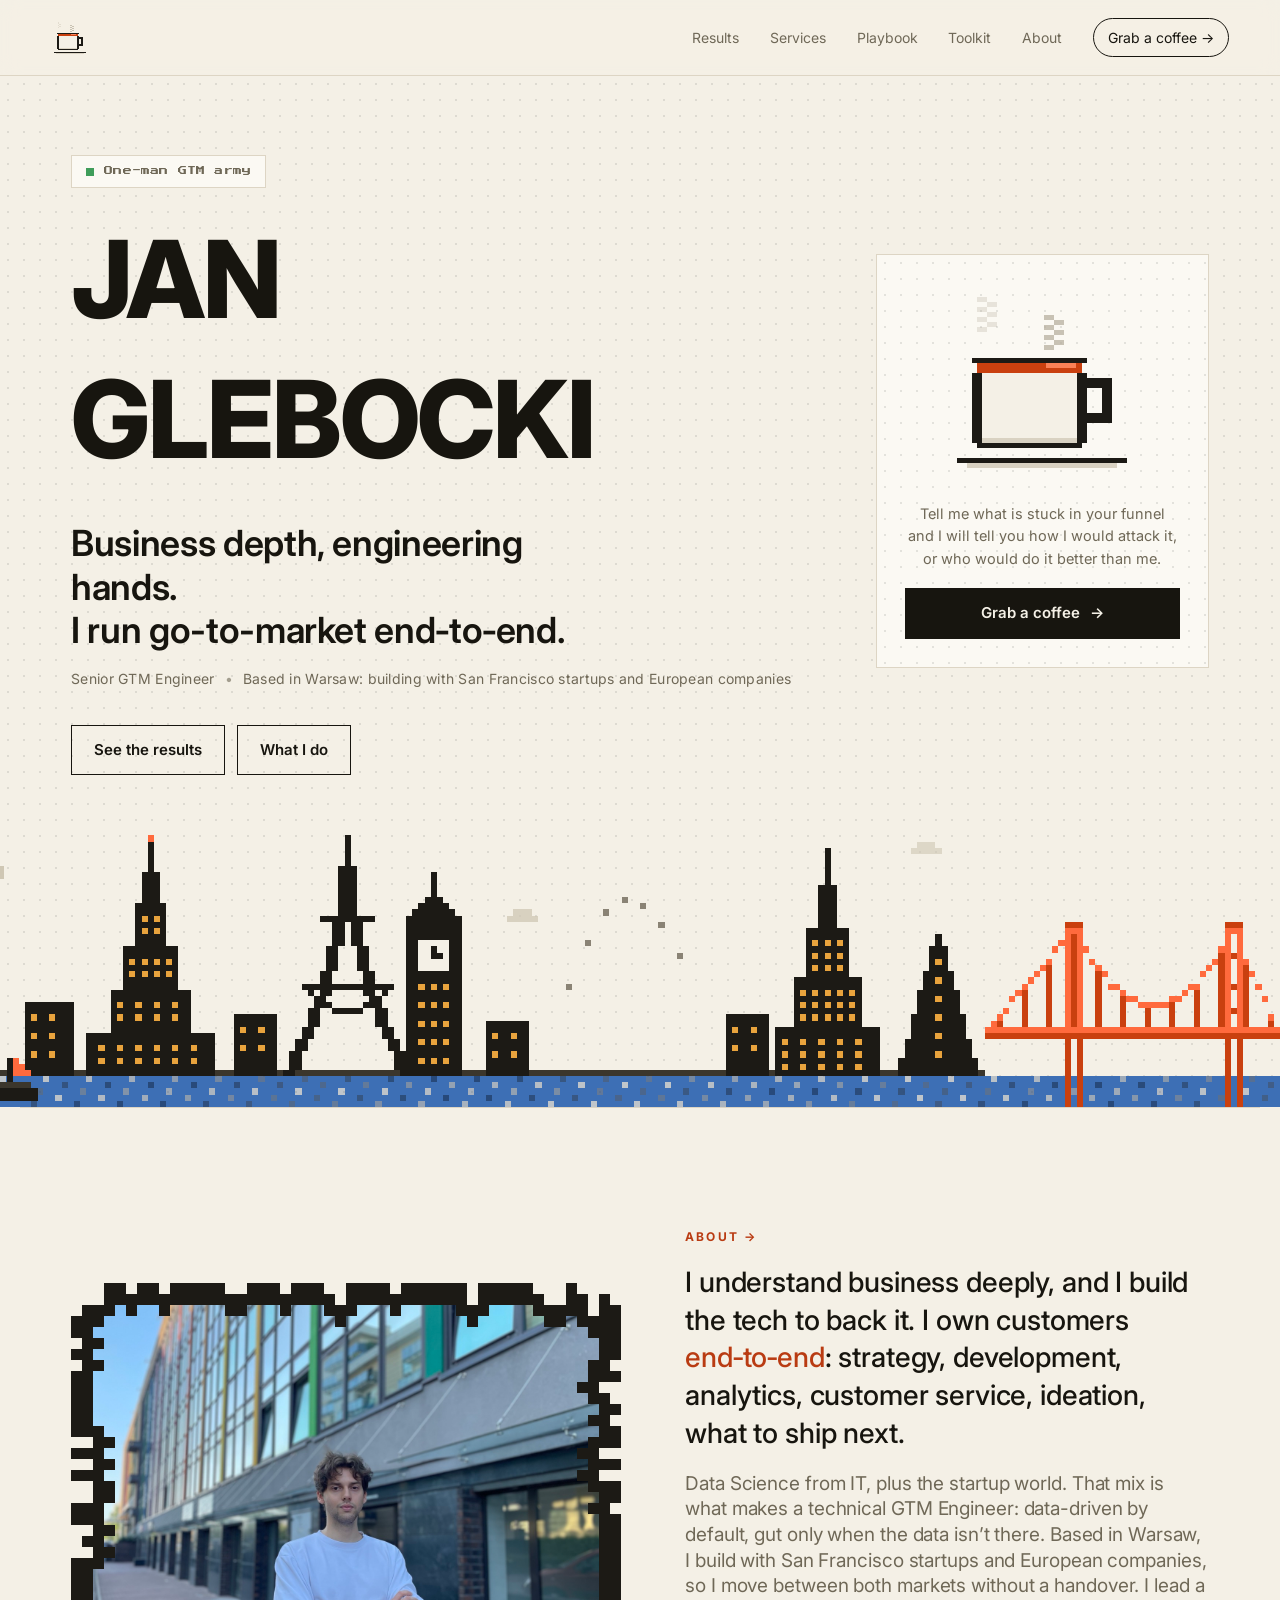
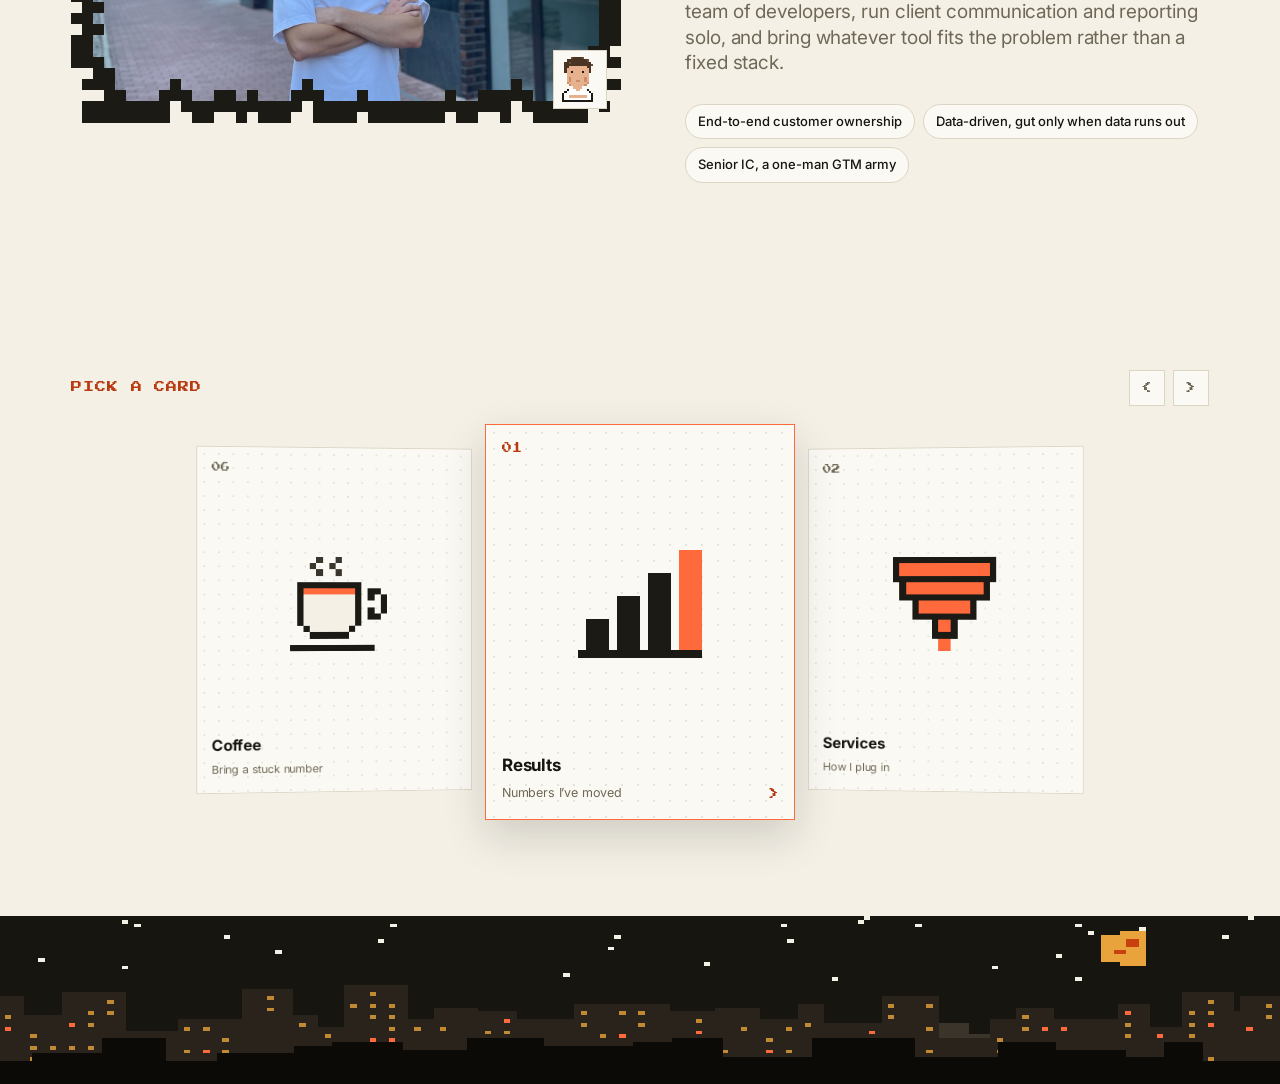
==== commit c71f4ad8: "Coverflow carousel, ragged photo frame, new calendar link - Carousel is a coverflow deck instead of " ====
--- a/index.html
+++ b/index.html
@@ -3,8 +3,8 @@
 <head>
   <meta charset="utf-8" />
   <meta name="viewport" content="width=device-width, initial-scale=1" />
-  <title>Jan Glebocki, Senior GTM Engineer & AI Architect</title>
-  <meta name="description" content="Senior GTM Engineer and AI architect, a one-man GTM army. Outbound, AEO content engines, paid, custom GTM apps and the analytics behind them. Based in Warsaw, building with San Francisco startups and European companies." />
+  <title>Jan Glebocki, Senior GTM Engineer</title>
+  <meta name="description" content="Senior GTM Engineer, a one-man GTM army. Outbound, AEO content engines, paid, custom GTM apps and the analytics behind them. Based in Warsaw, building with San Francisco startups and European companies." />
   <link rel="preconnect" href="https://fonts.googleapis.com" />
   <link rel="preconnect" href="https://fonts.gstatic.com" crossorigin />
   <link href="https://fonts.googleapis.com/css2?family=Inter:wght@400;500;600;700;800&family=Press+Start+2P&display=swap" rel="stylesheet" />
@@ -44,7 +44,7 @@
             I run go-to-market end&#8209;to&#8209;end.
           </h1>
           <div class="hero-meta">
-            <span>Senior GTM Engineer &amp; AI architect</span>
+            <span>Senior GTM Engineer</span>
             <span class="dot">&bull;</span>
             <span>Based in Warsaw: building with San Francisco startups and European companies</span>
           </div>
@@ -57,7 +57,7 @@
         <aside class="hero-coffee">
           <img class="hero-coffee-art" src="pixel/coffee-scene.svg" alt="" draggable="false" />
           <p class="hero-coffee-lede">Tell me what is stuck in your funnel and I will tell you how I would attack it, or who would do it better than me.</p>
-          <a class="btn btn--solid" href="https://calendar.app.google/zMVdiCNWgo9przDr6" target="_blank" rel="noopener noreferrer">
+          <a class="btn btn--solid" href="https://calendar.app.google/MuV8NgPyTDa8iWX36" target="_blank" rel="noopener noreferrer">
             Grab a coffee <span aria-hidden="true">&rarr;</span>
           </a>
         </aside>
@@ -532,7 +532,7 @@
         <img class="coffee-pixel" src="pixel/coffee.svg" alt="" draggable="false" />
         <h2 class="coffee-title">Grab a coffee.</h2>
         <p class="coffee-sub">Bring the number that is not moving. You will leave with a plan for it, whether or not you hire me.</p>
-        <a class="coffee-cta" href="https://calendar.app.google/zMVdiCNWgo9przDr6" target="_blank" rel="noopener noreferrer">
+        <a class="coffee-cta" href="https://calendar.app.google/MuV8NgPyTDa8iWX36" target="_blank" rel="noopener noreferrer">
           Book a slot <span aria-hidden="true">&rarr;</span>
         </a>
         <p class="coffee-meta">Warsaw time, I work European and US hours.</p>
--- a/styles.css
+++ b/styles.css
@@ -322,10 +322,11 @@
   position: absolute;
   inset: 0;
   transform-style: preserve-3d;
-  will-change: transform;
-}
-.gal-ring.is-animating {
-  transition: transform 720ms cubic-bezier(0.22, 1, 0.36, 1);
+}
+/* the deck animates card by card, not as one rotating body */
+.gal-ring.is-animating .gal-card {
+  transition: transform 620ms cubic-bezier(0.22, 1, 0.36, 1),
+              opacity 420ms ease;
 }
 
 .gal-card {
@@ -342,24 +343,15 @@
   border: 1px solid var(--line);
   padding: 16px;
   backface-visibility: hidden;
-  transition: border-color 200ms ease, box-shadow 200ms ease;
+  transform-origin: 50% 50%;
+  will-change: transform;
 }
 .gal-card.is-front {
   border-color: var(--accent);
+  transition: border-color 200ms ease, box-shadow 200ms ease;
   box-shadow: 0 16px 40px rgba(23, 21, 15, 0.16);
 }
 .gal-card:focus-visible { outline: 2px solid var(--accent); outline-offset: 3px; }
-
-/* cards away from the front are dimmed by JS via --dim */
-.gal-card::after {
-  content: "";
-  position: absolute;
-  inset: 0;
-  background: var(--bg);
-  opacity: var(--dim, 0);
-  pointer-events: none;
-  transition: opacity 200ms linear;
-}
 
 @media (max-width: 560px) {
   .gal-stage { --card-w: clamp(165px, 52vw, 215px); --card-h: 318px; perspective: 720px; }
@@ -942,12 +934,21 @@
 }
 @media (max-width: 900px) { .section--about { grid-template-columns: 1fr; } }
 
+/* the overlay paints the bitten-out edge cells in the page colour and draws
+   the ink border, so the photo reads as a ragged pixel cut-out */
 .about-photo {
   position: relative;
   aspect-ratio: 5 / 4;
-  border-radius: var(--r);
-  border: 1px solid var(--line);
+  border: none;
+  border-radius: 0;
   background: url('jan.jpg') center / cover no-repeat;
+}
+.about-photo::before {
+  content: "";
+  position: absolute;
+  inset: 0;
+  background: url('pixel/photo-frame.svg') center / 100% 100% no-repeat;
+  pointer-events: none;
 }
 .about-stamp {
   position: absolute;
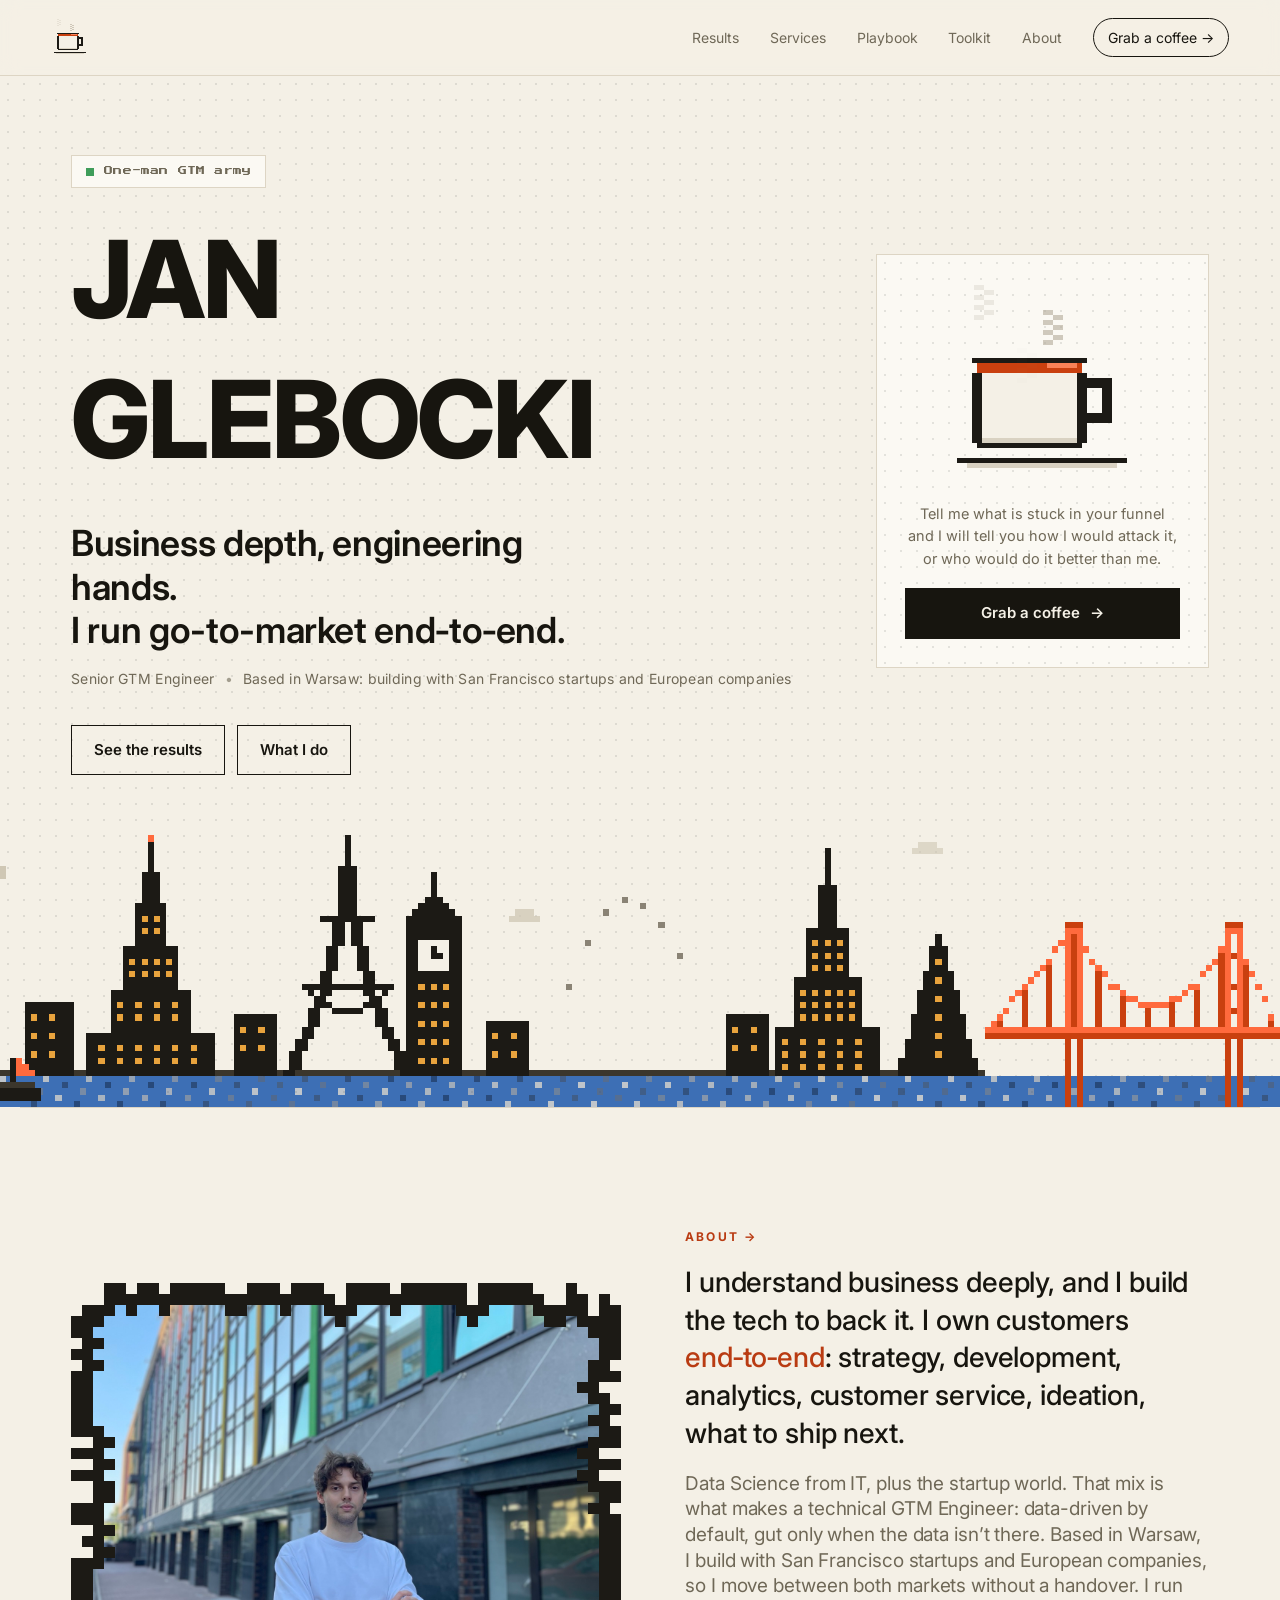
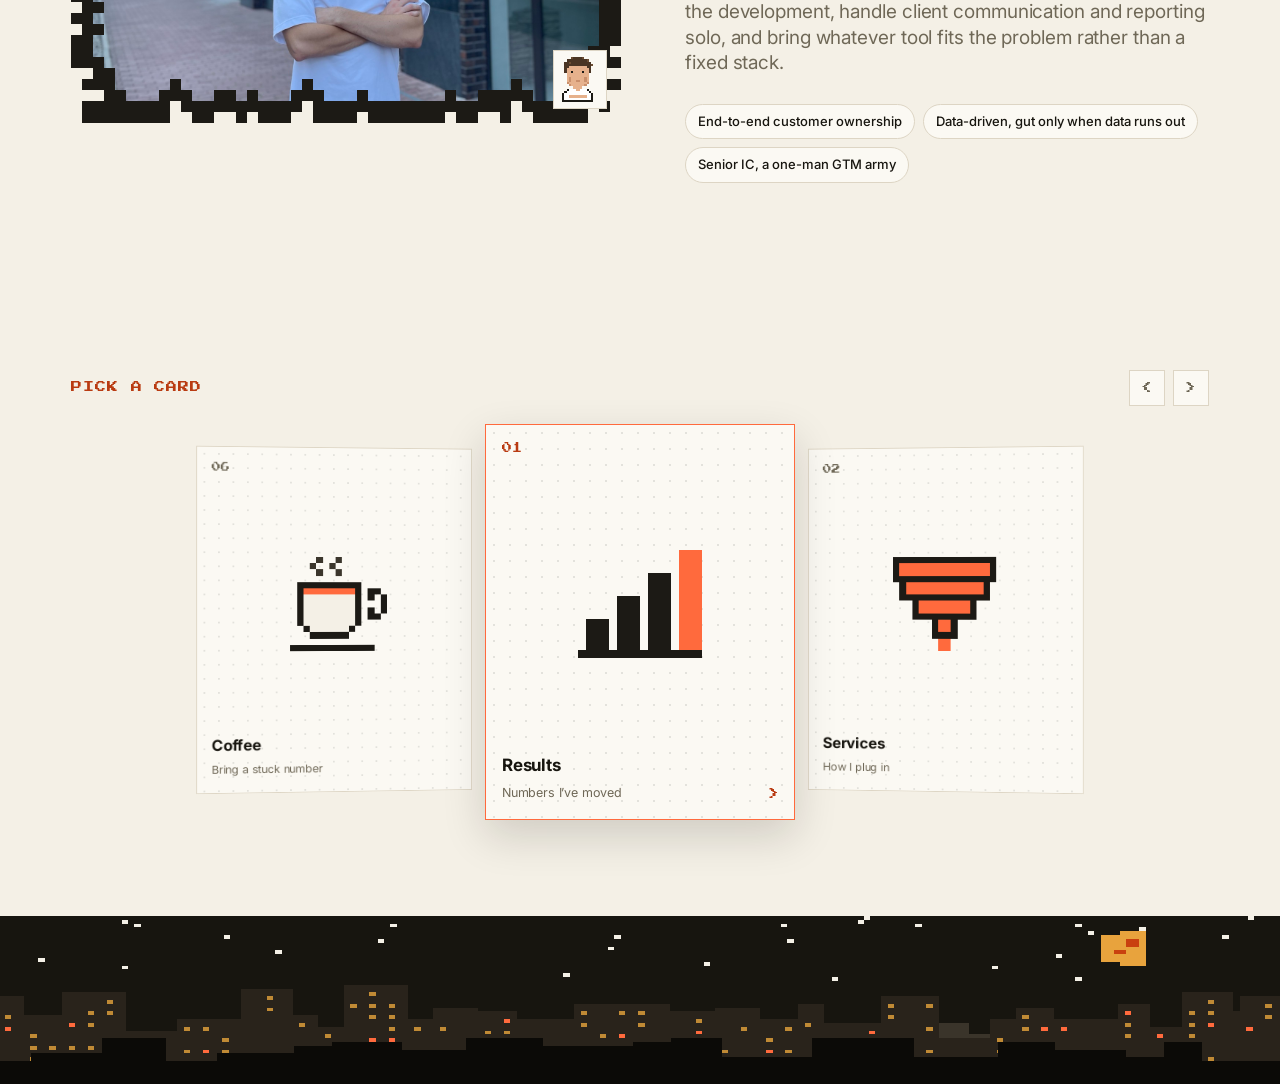
==== commit be5dbfb2: "Results footnote, copy fixes, seventh service, logo slots - Results carries a footnote crediting Ape" ====
--- a/index.html
+++ b/index.html
@@ -85,8 +85,8 @@
           Data Science from IT, plus the startup world. That mix is what makes
           a technical GTM Engineer: data-driven by default, gut only when the
           data isn&rsquo;t there. Based in Warsaw, I build with San Francisco startups and European
-          companies, so I move between both markets without a handover. I lead a
-          team of developers, run client communication and reporting solo, and
+          companies, so I move between both markets without a handover. I run the
+          development, handle client communication and reporting solo, and
           bring whatever tool fits the problem rather than a fixed stack.
         </p>
         <ul class="about-points">
@@ -182,9 +182,9 @@
           <div class="case-body">
             <p class="case-tag">AEO &amp; content <b>Spot.ai</b></p>
             <h3>#1 in AI visibility for enterprise video AI</h3>
-            <p class="case-copy">Buyers asking ChatGPT, Gemini and AI Overviews about the
-              category were getting Verkada and Avigilon. I built the AEO and SEO content
-              engine that changed the answer.</p>
+            <p class="case-copy">Buyers asking ChatGPT, Gemini, AI Overviews and the
+              other engines about the category were getting competitors instead. I built the
+              AEO and SEO content engine that changed the answer.</p>
             <ul class="case-stats">
               <li><b>$36K &rarr; $363K</b> influenced pipeline</li>
               <li><b>35.7%</b> AI citation rate, roughly 10x the nearest competitor</li>
@@ -202,7 +202,7 @@
             <p class="case-tag">Paid &amp; pipeline <b>Guidewheel</b></p>
             <h3>Cheaper and bigger at the same time</h3>
             <p class="case-copy">Paid search sat with an outside contractor, content was
-              under-resourced and nothing was measured end to end. I pulled paid, content
+              under-resourced and nothing was measured end to end. We pulled paid, content
               and an attributed outbound motion into one system.</p>
             <ul class="case-stats">
               <li><b>79 &rarr; 236</b> monthly leads, tripled in a month</li>
@@ -231,6 +231,11 @@
           </div>
         </article>
       </div>
+
+      <p class="case-note">
+        <span aria-hidden="true">*</span> All of the above was delivered while working at
+        Apex Fractional, solo-owning these accounts end to end.
+      </p>
     </section>
 
     <!-- OFFER / WHAT I DO -->
@@ -271,6 +276,11 @@
           <h3>Sales &amp; funnel analytics</h3>
           <p>Call transcripts mined for objections and win patterns, funnel instrumented first touch to closed won, and the reporting that turns it into a decision.</p>
         </div>
+        <div class="offer-card offer-card--more">
+          <span class="offer-num">07</span>
+          <h3>And plenty more</h3>
+          <p>Most of what I build does not fit a service line. Bring the problem and I will build the thing that solves it.</p>
+        </div>
       </div>
     </section>
 
@@ -286,7 +296,7 @@
           <span class="wf-num">01</span>
           <div class="wf-body">
             <h3>AEO</h3>
-            <p>Being the answer when a buyer asks ChatGPT, Gemini or an AI Overview. Content structured to get cited, not just ranked.</p>
+            <p>Being the answer when a buyer asks ChatGPT, Gemini, AI Overviews and the other engines. Content structured to get cited, not just ranked.</p>
           </div>
         </li>
         <li>
@@ -300,7 +310,7 @@
           <span class="wf-num">03</span>
           <div class="wf-body">
             <h3>Paid acquisition</h3>
-            <p>Search and social run as one motion instead of two silos, with post-click signal tied back to revenue rather than clicks.</p>
+            <p>One person running search and social together, so budget moves to whatever is actually producing pipeline instead of sitting where it was planned.</p>
           </div>
         </li>
         <li>
@@ -398,7 +408,7 @@
       </div>
 
       <p class="stack-manifesto">
-        I&rsquo;m not loyal to tools, <em>I&rsquo;m loyal to the number we&rsquo;re moving</em>.
+        No fixed stack. <em>I pick whatever fits the problem</em>.
       </p>
 
       <div class="stack-grid">
@@ -488,7 +498,7 @@
           <span>Alcon</span>
         </div>
         <div class="logo-tile">
-          <img src="https://www.google.com/s2/favicons?domain=gralio.com&amp;sz=128" alt="" loading="lazy" />
+          <img src="logos/gralio.png" alt="" loading="lazy" onerror="this.onerror=null;this.src='https://www.google.com/s2/favicons?domain=gralio.com&amp;sz=128'" />
           <span>Gralio</span>
         </div>
         <div class="logo-tile">
@@ -508,7 +518,7 @@
           <span>OBI</span>
         </div>
         <div class="logo-tile">
-          <img src="https://www.google.com/s2/favicons?domain=auchan.pl&amp;sz=128" alt="" loading="lazy" />
+          <img src="logos/auchan.png" alt="" loading="lazy" onerror="this.onerror=null;this.src='https://www.google.com/s2/favicons?domain=auchan.pl&amp;sz=128'" />
           <span>Auchan</span>
         </div>
         <div class="logo-tile">
@@ -516,7 +526,7 @@
           <span>TravelTech (Europodr&oacute;&#380;e)</span>
         </div>
         <div class="logo-tile">
-          <img src="https://www.google.com/s2/favicons?domain=silkline.com&amp;sz=128" alt="" loading="lazy" />
+          <img src="logos/silkline.png" alt="" loading="lazy" onerror="this.onerror=null;this.src='https://www.google.com/s2/favicons?domain=silkline.com&amp;sz=128'" />
           <span>Silkline</span>
         </div>
         <div class="logo-tile">
@@ -531,7 +541,7 @@
       <div class="coffee-inner">
         <img class="coffee-pixel" src="pixel/coffee.svg" alt="" draggable="false" />
         <h2 class="coffee-title">Grab a coffee.</h2>
-        <p class="coffee-sub">Bring the number that is not moving. You will leave with a plan for it, whether or not you hire me.</p>
+        <p class="coffee-sub">Tell me what is stuck in your funnel and I will tell you how I would attack it, or who would do it better than me.</p>
         <a class="coffee-cta" href="https://calendar.app.google/MuV8NgPyTDa8iWX36" target="_blank" rel="noopener noreferrer">
           Book a slot <span aria-hidden="true">&rarr;</span>
         </a>
--- a/styles.css
+++ b/styles.css
@@ -670,6 +670,17 @@
   font-weight: 700;
   letter-spacing: -0.01em;
 }
+/* provenance for the numbers above */
+.case-note {
+  margin: clamp(22px, 3vw, 34px) 0 0;
+  padding-top: 16px;
+  border-top: 1px solid var(--line);
+  font-size: 13px;
+  line-height: 1.55;
+  color: var(--text-muted);
+}
+.case-note span { color: var(--accent-ink); font-weight: 700; }
+
 .case-copy {
   margin: 0;
   font-size: 14px;
@@ -702,6 +713,11 @@
   transition: border-color 160ms ease;
 }
 .offer-card:hover { border-color: var(--accent); }
+/* the catch-all card reads as an invitation, not another service */
+.offer-card--more {
+  border-style: dashed;
+  border-color: var(--accent);
+}
 .offer-num {
   font-family: var(--f-pixel);
   font-size: 10px;
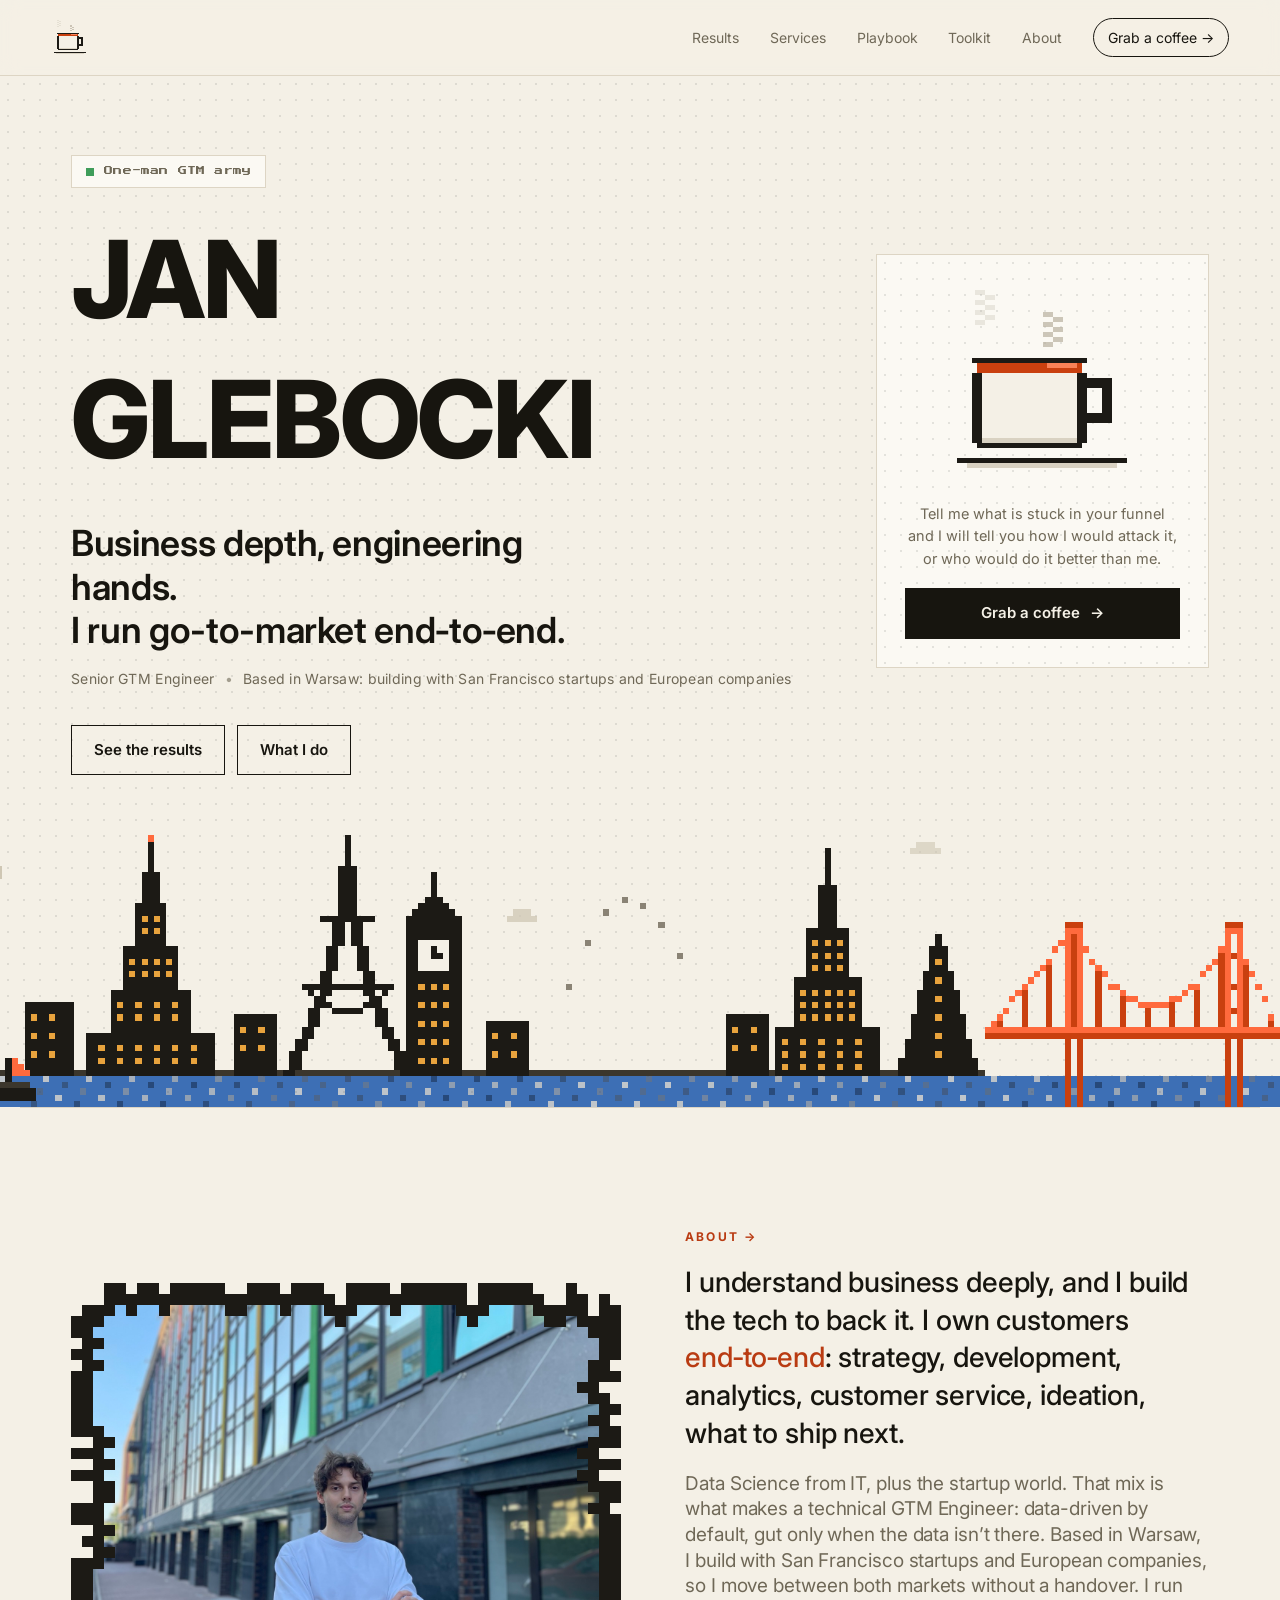
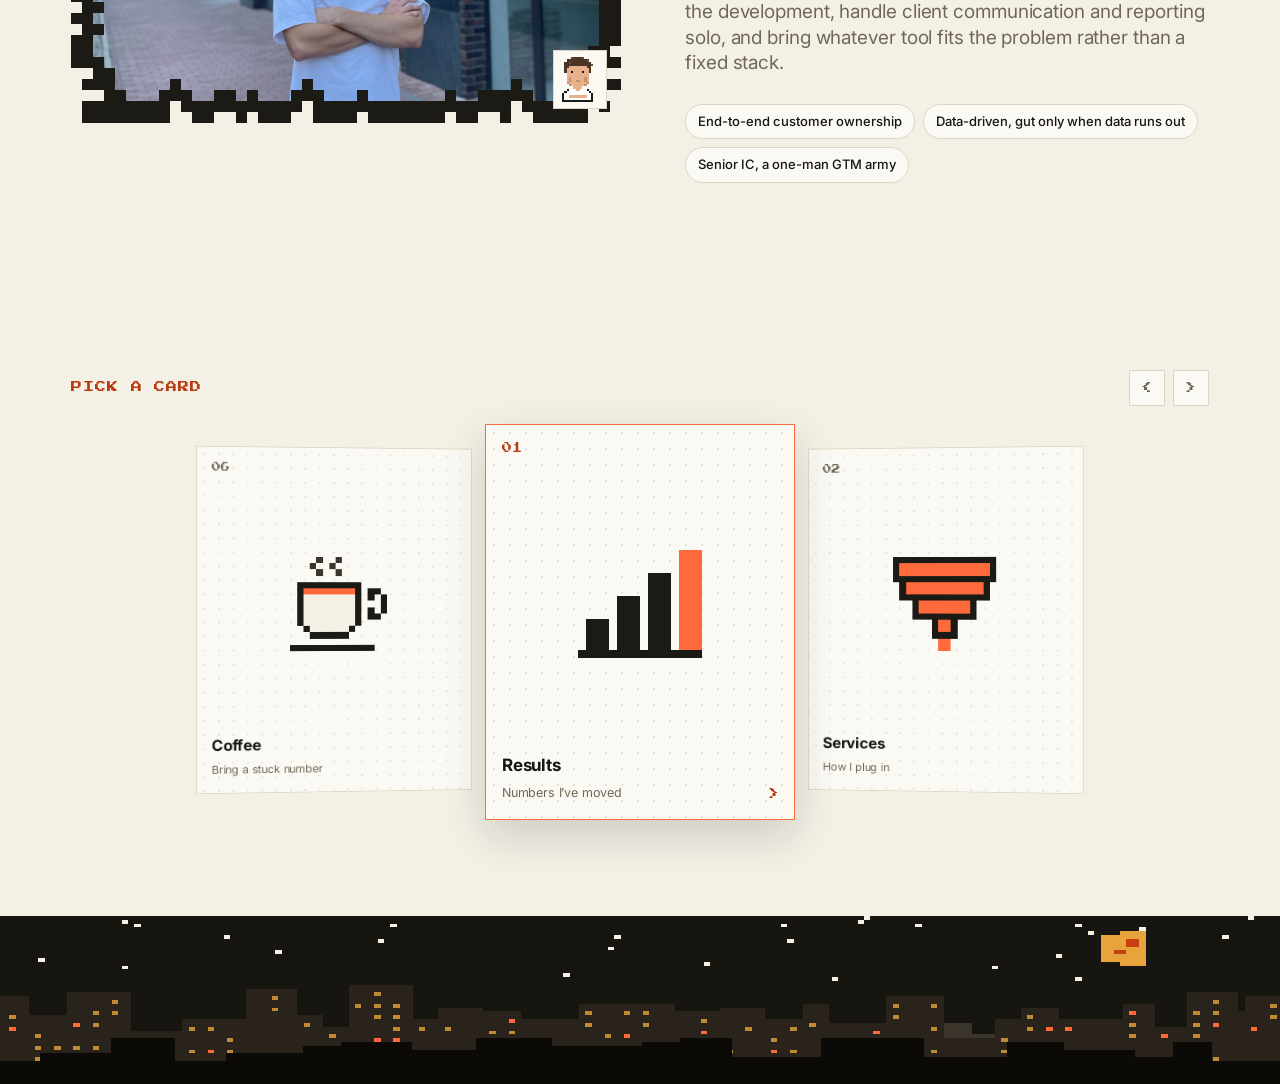
==== commit bc9a9d94: "Trim the Results footnote to the Apex Fractional credit Co-Authored-By: Claude Opus 5 (1M context) <" ====
--- a/index.html
+++ b/index.html
@@ -234,7 +234,7 @@
 
       <p class="case-note">
         <span aria-hidden="true">*</span> All of the above was delivered while working at
-        Apex Fractional, solo-owning these accounts end to end.
+        Apex Fractional.
       </p>
     </section>
 
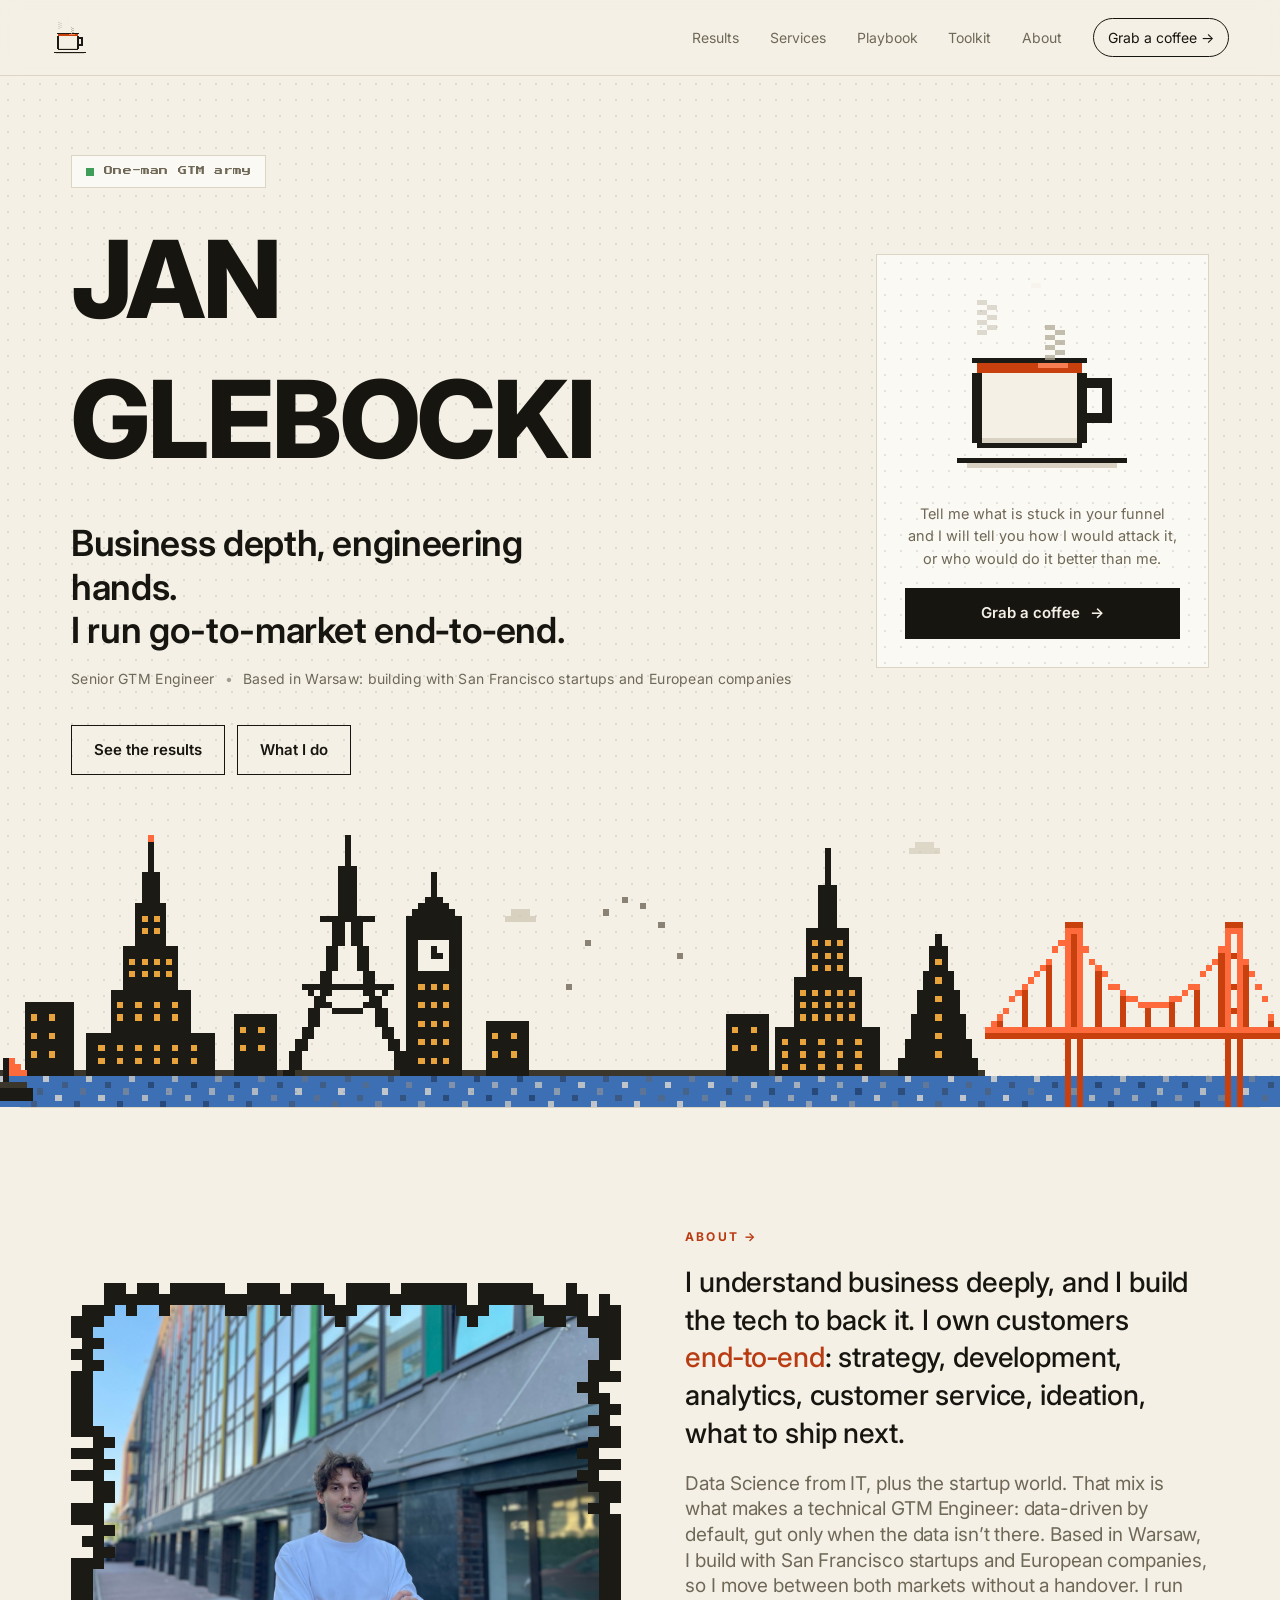
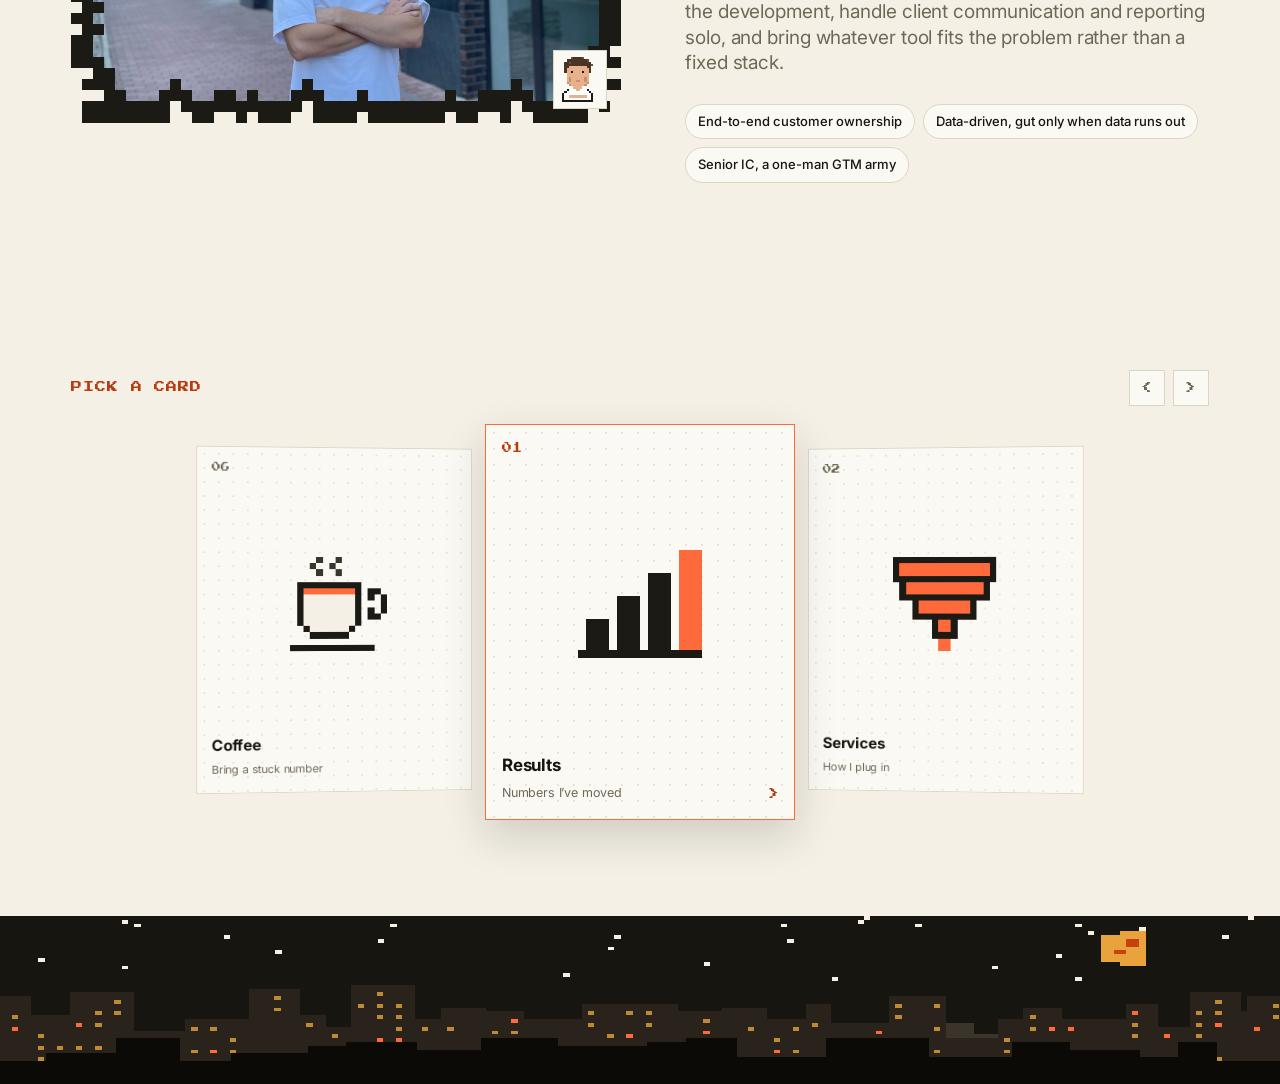
==== commit 86fcf5a4: "Fix the three wrong client logos The favicon lookup was pointed at the wrong hosts: silkline.com is " ====
--- a/index.html
+++ b/index.html
@@ -498,7 +498,7 @@
           <span>Alcon</span>
         </div>
         <div class="logo-tile">
-          <img src="logos/gralio.png" alt="" loading="lazy" onerror="this.onerror=null;this.src='https://www.google.com/s2/favicons?domain=gralio.com&amp;sz=128'" />
+          <img src="logos/gralio.svg" alt="" loading="lazy" />
           <span>Gralio</span>
         </div>
         <div class="logo-tile">
@@ -518,7 +518,7 @@
           <span>OBI</span>
         </div>
         <div class="logo-tile">
-          <img src="logos/auchan.png" alt="" loading="lazy" onerror="this.onerror=null;this.src='https://www.google.com/s2/favicons?domain=auchan.pl&amp;sz=128'" />
+          <img src="logos/auchan.png" alt="" loading="lazy" />
           <span>Auchan</span>
         </div>
         <div class="logo-tile">
@@ -526,7 +526,7 @@
           <span>TravelTech (Europodr&oacute;&#380;e)</span>
         </div>
         <div class="logo-tile">
-          <img src="logos/silkline.png" alt="" loading="lazy" onerror="this.onerror=null;this.src='https://www.google.com/s2/favicons?domain=silkline.com&amp;sz=128'" />
+          <img src="logos/silkline.png" alt="" loading="lazy" />
           <span>Silkline</span>
         </div>
         <div class="logo-tile">
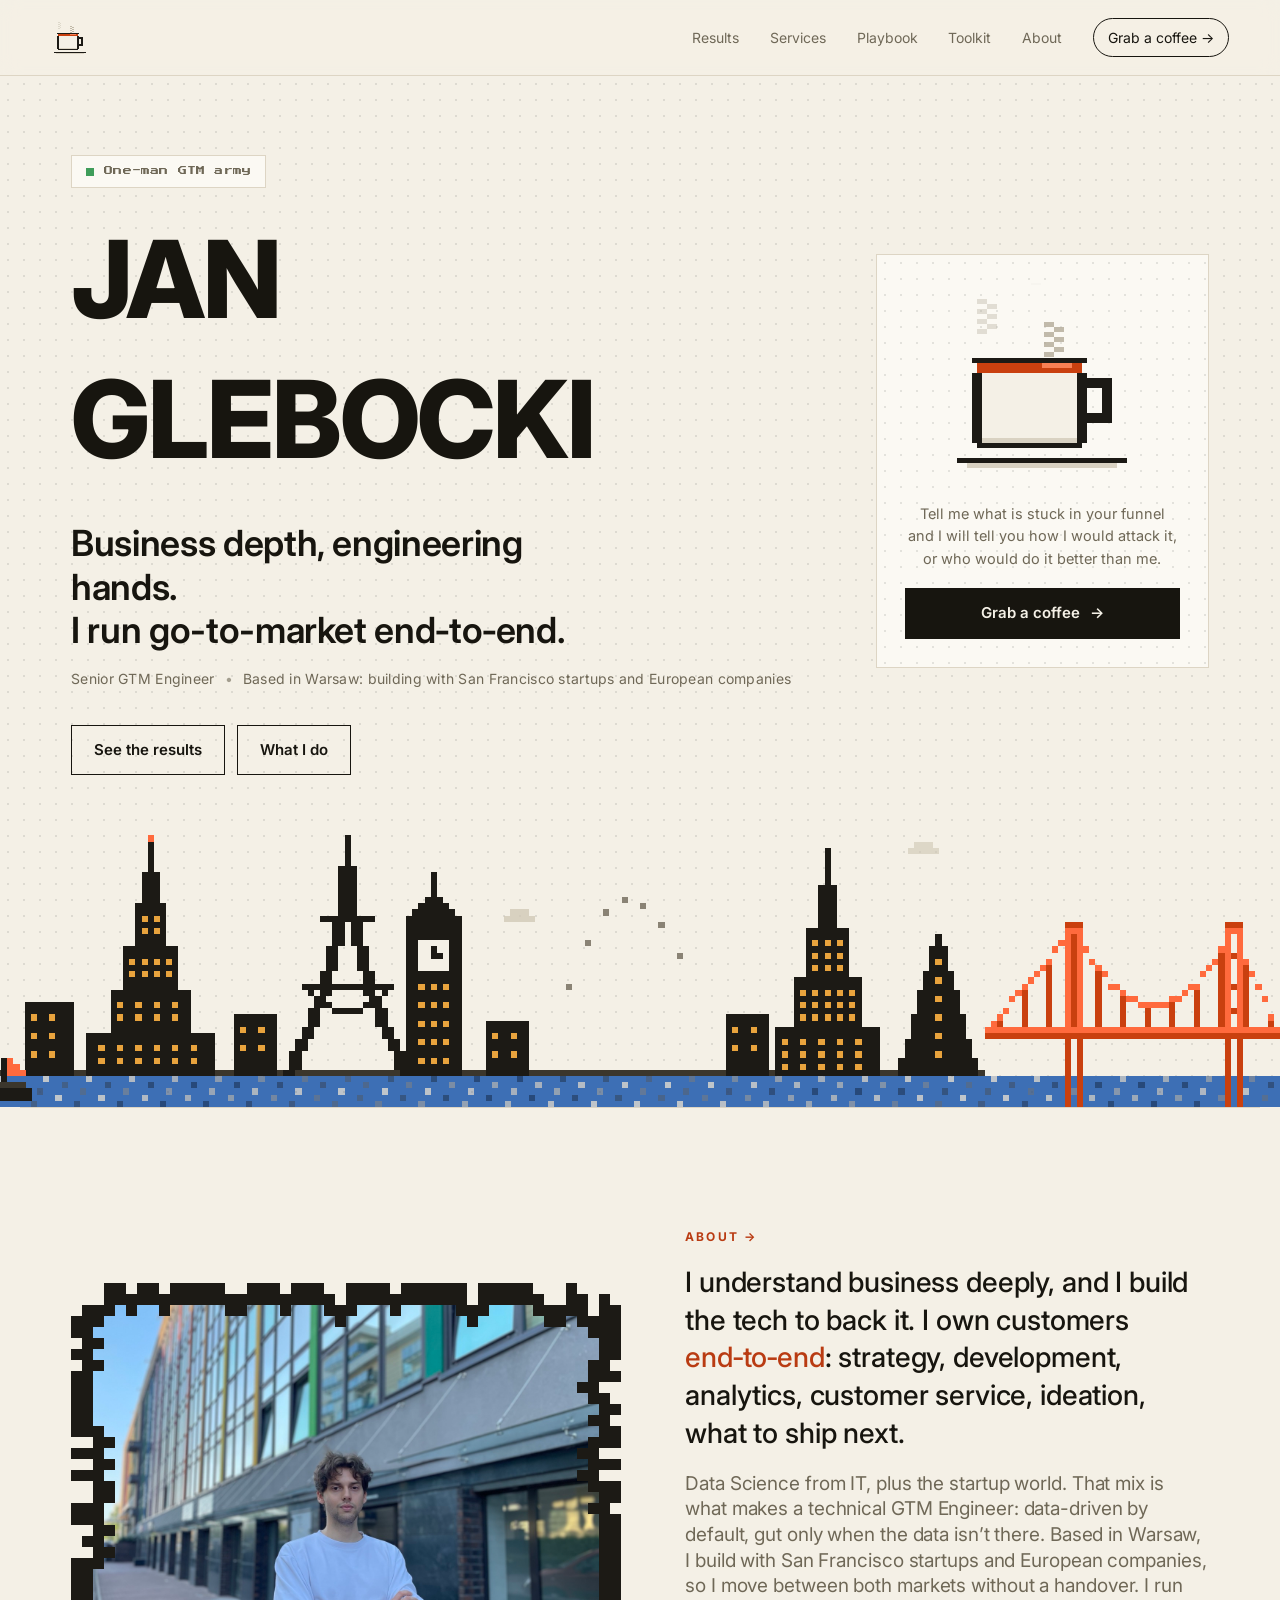
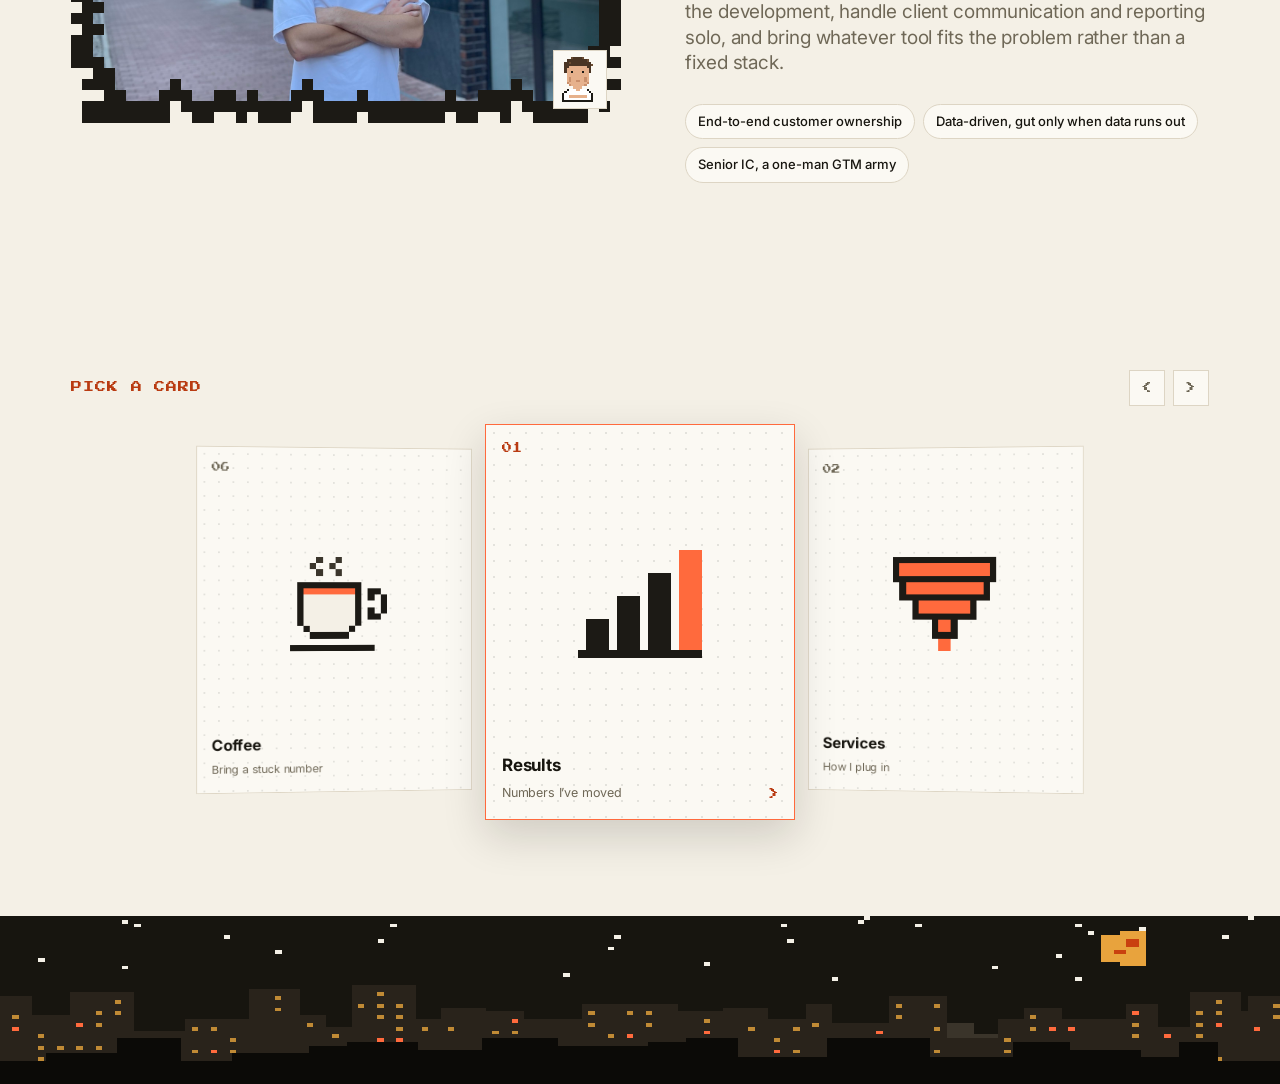
==== commit 9081b46a: "Add email and LinkedIn to the coffee section Co-Authored-By: Claude Opus 5 (1M context) <noreply@ant" ====
--- a/index.html
+++ b/index.html
@@ -546,6 +546,19 @@
           Book a slot <span aria-hidden="true">&rarr;</span>
         </a>
         <p class="coffee-meta">Warsaw time, I work European and US hours.</p>
+
+        <ul class="coffee-contact">
+          <li>
+            <span class="coffee-contact-label">Email</span>
+            <a href="mailto:jan.glebocki2@gmail.com">jan.glebocki2@gmail.com</a>
+          </li>
+          <li>
+            <span class="coffee-contact-label">LinkedIn</span>
+            <a href="https://www.linkedin.com/in/jan-glebocki-4672b01b1/" target="_blank" rel="noopener noreferrer">
+              in/jan-glebocki <span aria-hidden="true">&#8599;</span>
+            </a>
+          </li>
+        </ul>
       </div>
     </section>
     </div>
--- a/styles.css
+++ b/styles.css
@@ -1057,6 +1057,39 @@
   transition: transform 180ms ease, background 180ms ease;
 }
 .coffee-cta:hover { transform: translateY(-2px); background: var(--accent-ink); color: #fff; }
+.coffee-contact {
+  list-style: none;
+  margin: clamp(30px, 4vw, 44px) auto 0;
+  padding: clamp(18px, 2.4vw, 24px) 0 0;
+  border-top: 1px solid var(--line);
+  max-width: 420px;
+  display: flex;
+  flex-direction: column;
+  gap: 12px;
+}
+.coffee-contact li {
+  display: flex;
+  align-items: baseline;
+  justify-content: space-between;
+  gap: 16px;
+}
+.coffee-contact-label {
+  font-family: var(--f-pixel);
+  font-size: 8px;
+  letter-spacing: 0.06em;
+  color: var(--text-muted);
+}
+.coffee-contact a {
+  font-size: 15px;
+  font-weight: 500;
+  border-bottom: 1px solid var(--line);
+  transition: color 160ms ease, border-color 160ms ease;
+}
+.coffee-contact a:hover {
+  color: var(--accent-ink);
+  border-color: var(--accent-ink);
+}
+
 .coffee-meta {
   margin: 22px 0 0;
   font-size: 13px;
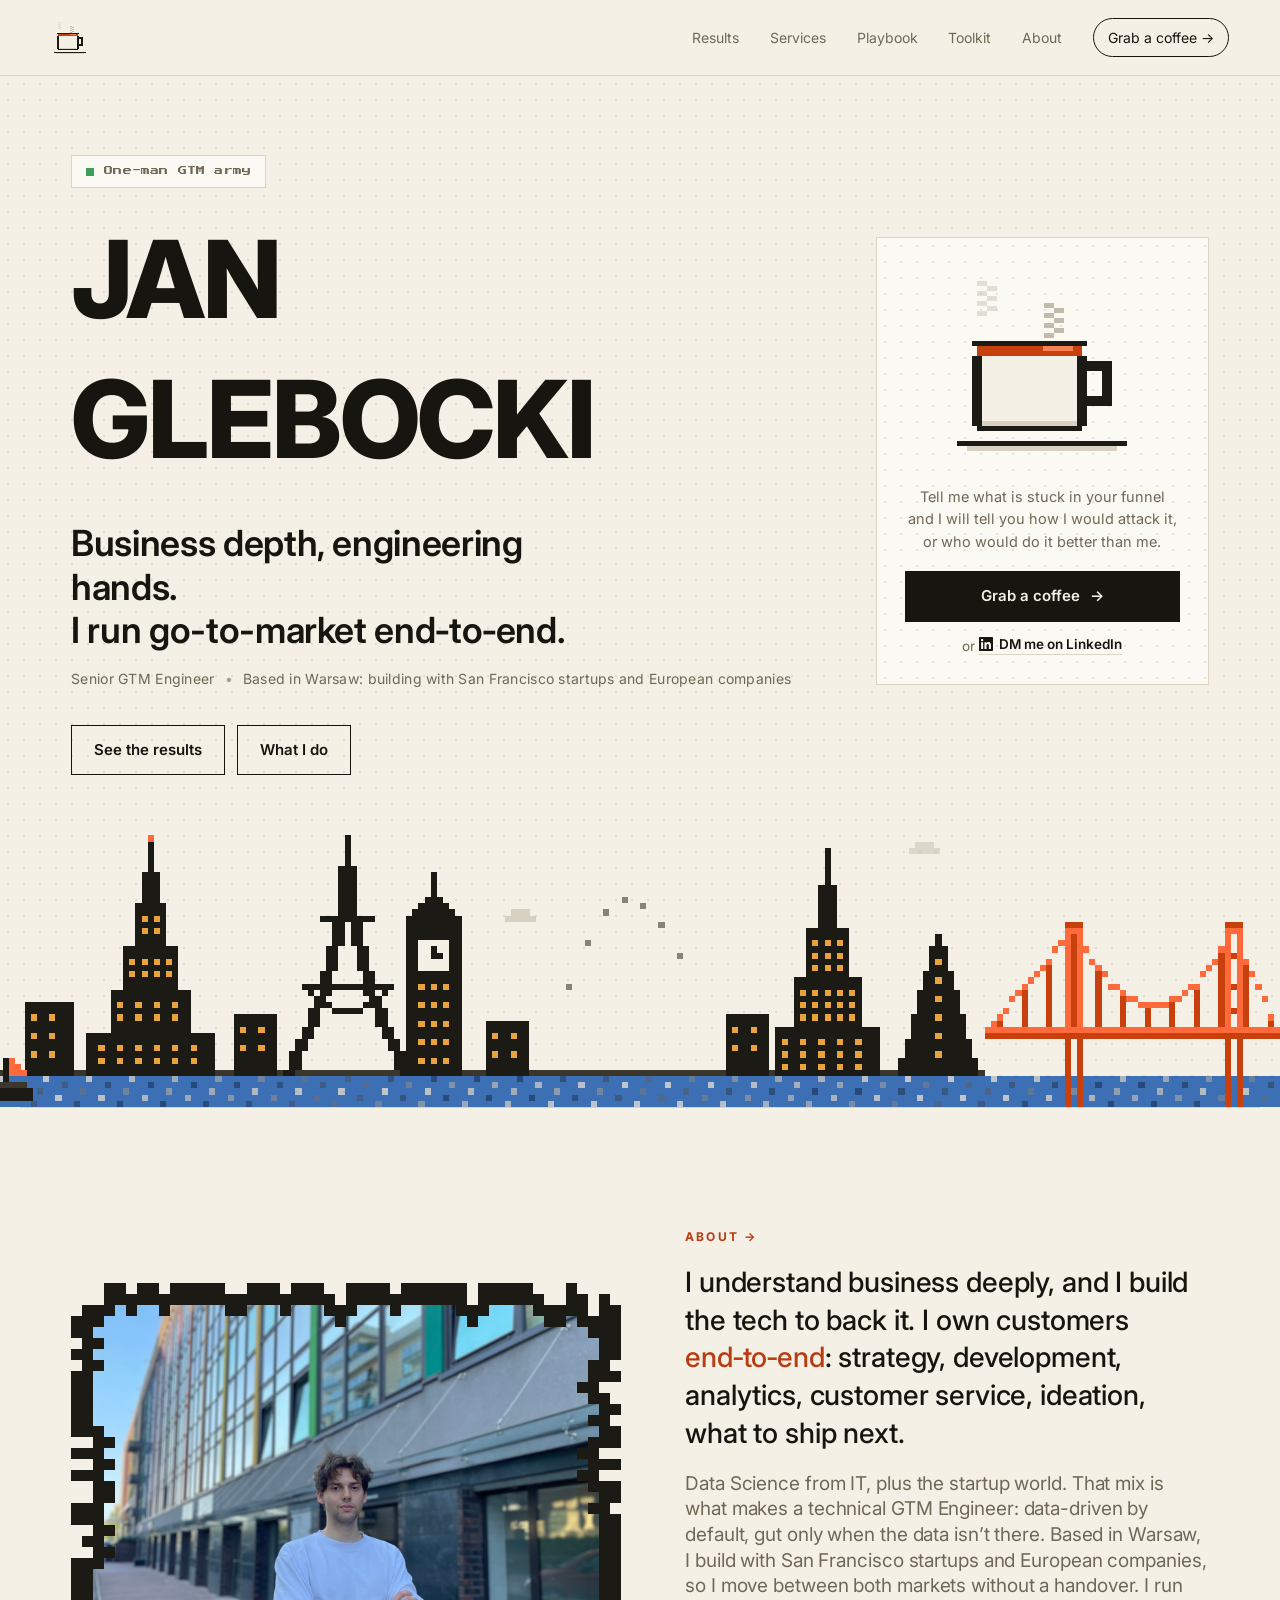
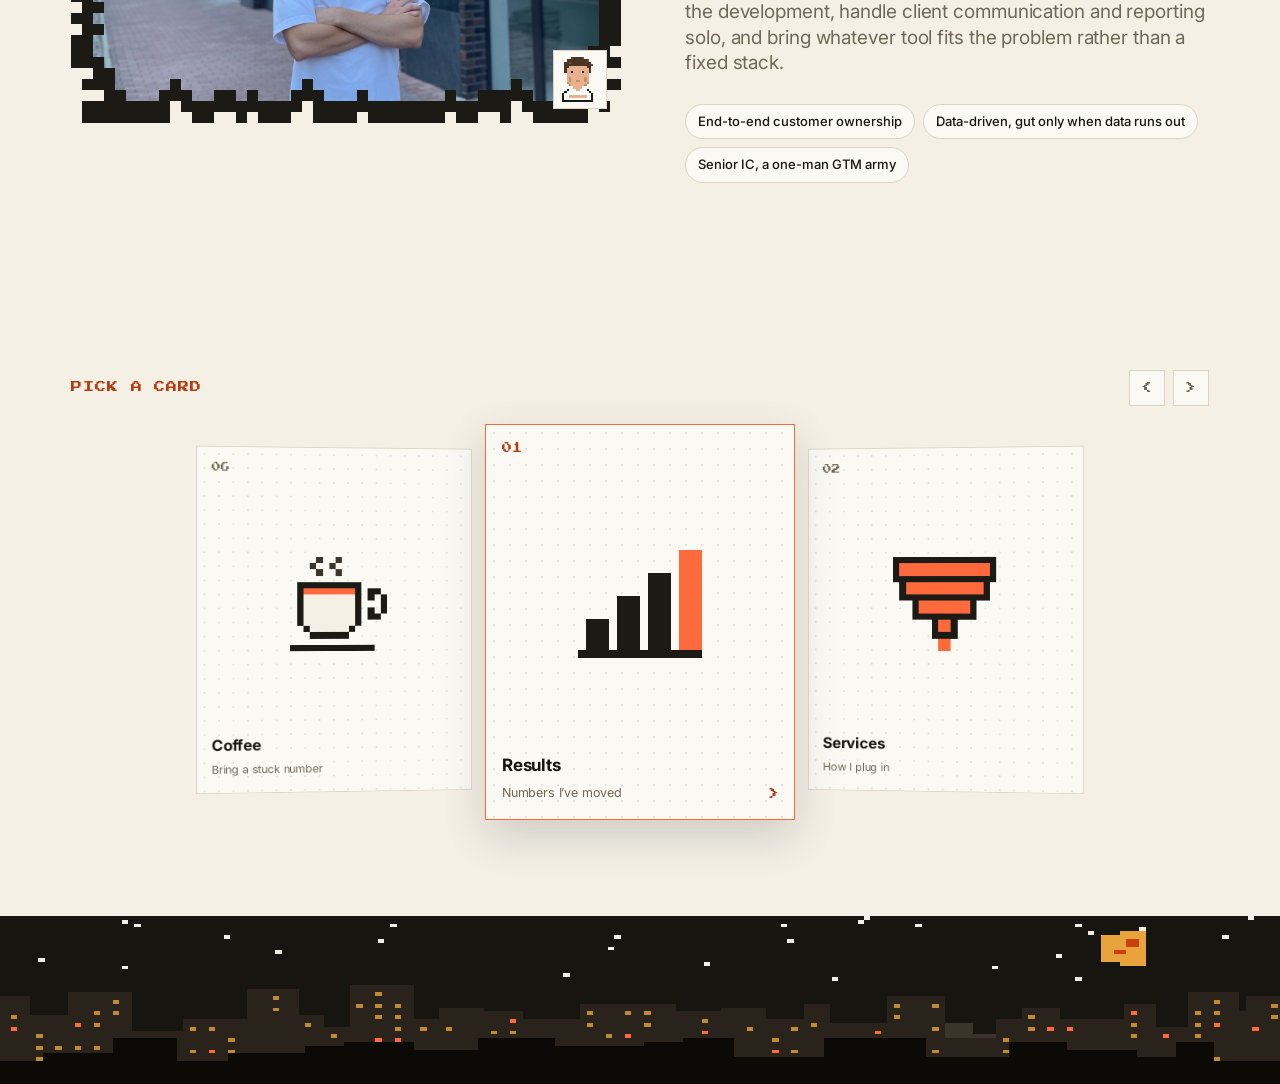
==== commit c11a5f7a: "Add a LinkedIn DM link with its mark to the hero card Co-Authored-By: Claude Opus 5 (1M context) <no" ====
--- a/index.html
+++ b/index.html
@@ -60,6 +60,9 @@
           <a class="btn btn--solid" href="https://calendar.app.google/MuV8NgPyTDa8iWX36" target="_blank" rel="noopener noreferrer">
             Grab a coffee <span aria-hidden="true">&rarr;</span>
           </a>
+          <p class="hero-coffee-alt">
+            or <a href="https://www.linkedin.com/in/jan-glebocki-4672b01b1/" target="_blank" rel="noopener noreferrer"><svg class="li-icon" viewBox="0 0 24 24" aria-hidden="true"><path fill="currentColor" d="M20.447 20.452h-3.554v-5.569c0-1.328-.027-3.037-1.852-3.037-1.853 0-2.136 1.445-2.136 2.939v5.667H9.351V9h3.414v1.561h.046c.477-.9 1.637-1.85 3.37-1.85 3.601 0 4.267 2.37 4.267 5.455v6.286zM5.337 7.433c-1.144 0-2.063-.926-2.063-2.065 0-1.138.92-2.063 2.063-2.063 1.14 0 2.064.925 2.064 2.063 0 1.139-.925 2.065-2.064 2.065zm1.782 13.019H3.555V9h3.564v11.452zM22.225 0H1.771C.792 0 0 .774 0 1.729v20.542C0 23.227.792 24 1.771 24h20.451C23.2 24 24 23.227 24 22.271V1.729C24 .774 23.2 0 22.222 0h.003z"/></svg>DM me on LinkedIn</a>
+          </p>
         </aside>
       </div>
       <div class="hero-scene">
@@ -555,7 +558,7 @@
           <li>
             <span class="coffee-contact-label">LinkedIn</span>
             <a href="https://www.linkedin.com/in/jan-glebocki-4672b01b1/" target="_blank" rel="noopener noreferrer">
-              in/jan-glebocki <span aria-hidden="true">&#8599;</span>
+              <svg class="li-icon" viewBox="0 0 24 24" aria-hidden="true"><path fill="currentColor" d="M20.447 20.452h-3.554v-5.569c0-1.328-.027-3.037-1.852-3.037-1.853 0-2.136 1.445-2.136 2.939v5.667H9.351V9h3.414v1.561h.046c.477-.9 1.637-1.85 3.37-1.85 3.601 0 4.267 2.37 4.267 5.455v6.286zM5.337 7.433c-1.144 0-2.063-.926-2.063-2.065 0-1.138.92-2.063 2.063-2.063 1.14 0 2.064.925 2.064 2.063 0 1.139-.925 2.065-2.064 2.065zm1.782 13.019H3.555V9h3.564v11.452zM22.225 0H1.771C.792 0 0 .774 0 1.729v20.542C0 23.227.792 24 1.771 24h20.451C23.2 24 24 23.227 24 22.271V1.729C24 .774 23.2 0 22.222 0h.003z"/></svg>in/jan-glebocki
             </a>
           </li>
         </ul>
--- a/styles.css
+++ b/styles.css
@@ -1057,6 +1057,31 @@
   transition: transform 180ms ease, background 180ms ease;
 }
 .coffee-cta:hover { transform: translateY(-2px); background: var(--accent-ink); color: #fff; }
+.hero-coffee-alt {
+  margin: 12px 0 0;
+  font-size: 13.5px;
+  color: var(--text-muted);
+}
+.hero-coffee-alt a,
+.coffee-contact a {
+  display: inline-flex;
+  align-items: center;
+  gap: 6px;
+}
+.hero-coffee-alt a {
+  color: var(--text);
+  font-weight: 600;
+  border-bottom: 1px solid var(--line);
+  transition: color 160ms ease, border-color 160ms ease;
+}
+.hero-coffee-alt a:hover { color: var(--accent-ink); border-color: var(--accent-ink); }
+.li-icon {
+  width: 14px;
+  height: 14px;
+  flex: 0 0 auto;
+  display: block;
+}
+
 .coffee-contact {
   list-style: none;
   margin: clamp(30px, 4vw, 44px) auto 0;
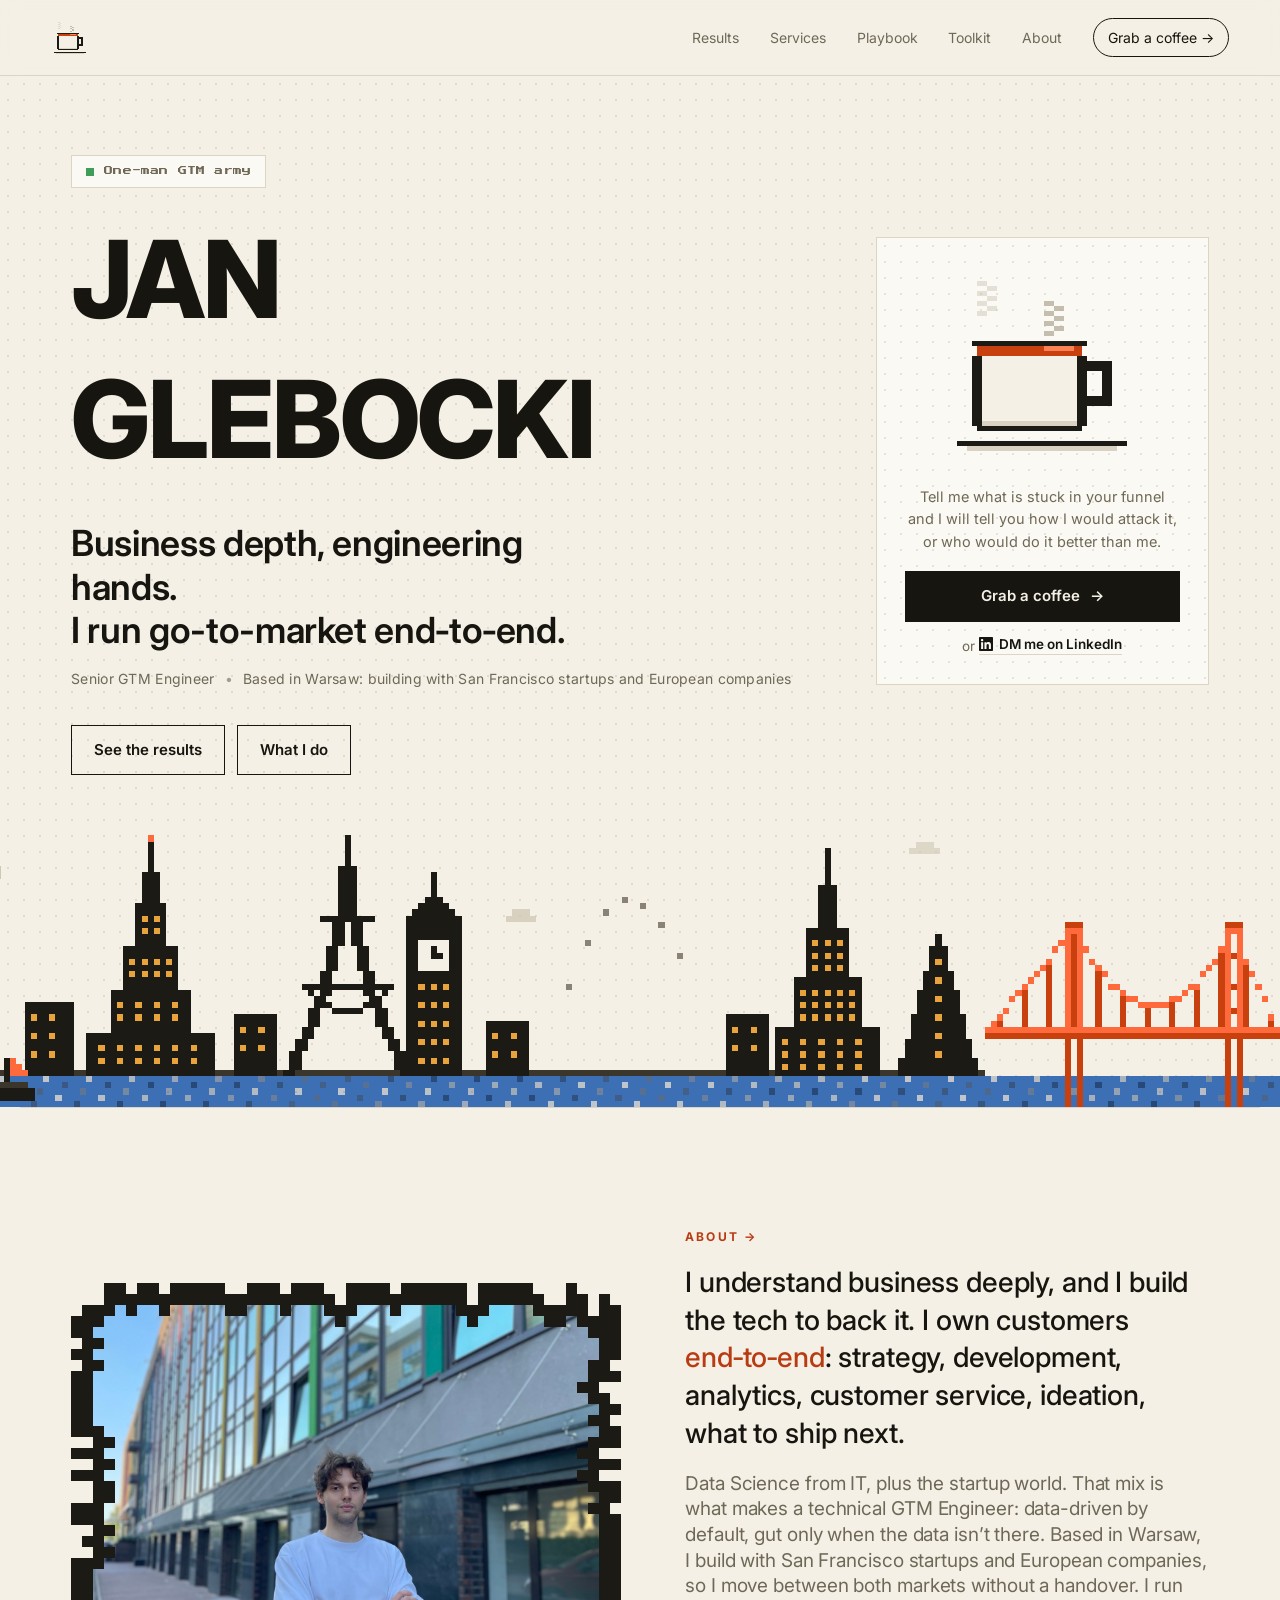
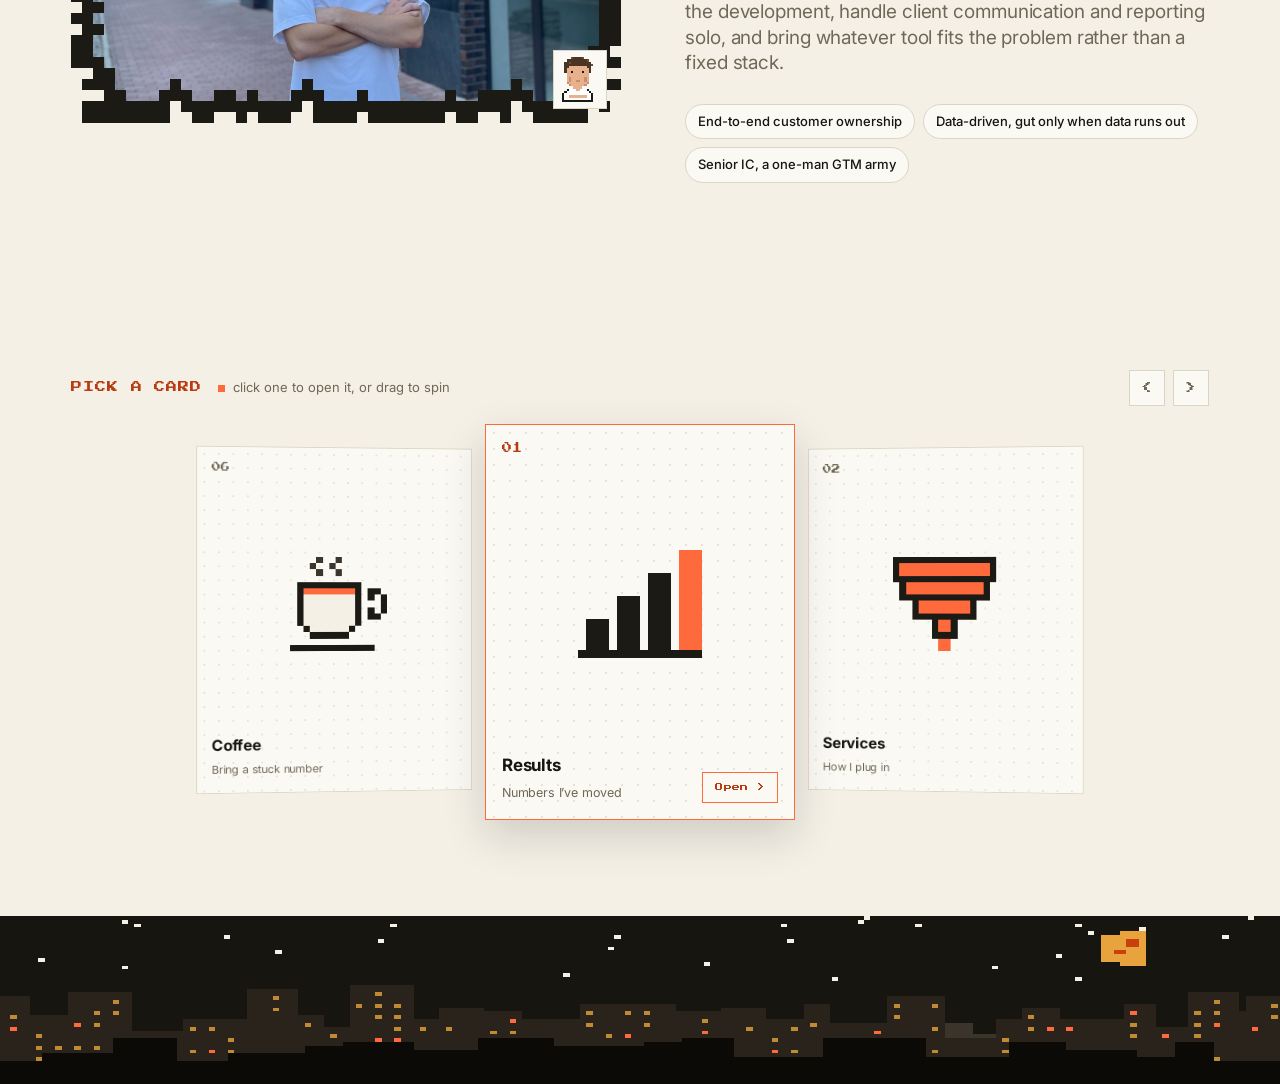
==== commit 85ae13bf: "Make the cards read as clickable Nobody was noticing the carousel cards were interactive. Three reas" ====
--- a/index.html
+++ b/index.html
@@ -103,7 +103,13 @@
     <!-- GALLERY / PICK A CARD -->
     <section id="gallery" class="gallery" aria-label="Pick a card, site navigation">
       <div class="gallery-head">
-        <span class="gallery-eyebrow">Pick a card</span>
+        <div class="gallery-head-left">
+          <span class="gallery-eyebrow">Pick a card</span>
+          <span class="gallery-hint">
+            <span class="gallery-hint-dot" aria-hidden="true"></span>
+            click one to open it, or drag to spin
+          </span>
+        </div>
         <div class="gallery-nav">
           <button class="gal-btn" type="button" data-dir="-1" aria-label="Scroll cards left">&lt;</button>
           <button class="gal-btn" type="button" data-dir="1" aria-label="Scroll cards right">&gt;</button>
@@ -115,37 +121,37 @@
           <span class="gal-num">01</span>
           <span class="gal-art"><img src="pixel/chart.svg" alt="" draggable="false" /></span>
           <span class="gal-label">Results<em>Numbers I&rsquo;ve moved</em></span>
-          <span class="gal-arrow" aria-hidden="true">&gt;</span>
+          <span class="gal-open" aria-hidden="true">Open <b>&gt;</b></span>
         </a>
         <a class="gal-card" draggable="false" href="#offer">
           <span class="gal-num">02</span>
           <span class="gal-art"><img src="pixel/funnel.svg" alt="" draggable="false" /></span>
           <span class="gal-label">Services<em>How I plug in</em></span>
-          <span class="gal-arrow" aria-hidden="true">&gt;</span>
+          <span class="gal-open" aria-hidden="true">Open <b>&gt;</b></span>
         </a>
         <a class="gal-card" draggable="false" href="#workflows">
           <span class="gal-num">03</span>
           <span class="gal-art"><img src="pixel/target.svg" alt="" draggable="false" /></span>
           <span class="gal-label">Playbook<em>What an engagement covers</em></span>
-          <span class="gal-arrow" aria-hidden="true">&gt;</span>
+          <span class="gal-open" aria-hidden="true">Open <b>&gt;</b></span>
         </a>
         <a class="gal-card" draggable="false" href="#stack">
           <span class="gal-num">04</span>
           <span class="gal-art"><img src="pixel/briefcase.svg" alt="" draggable="false" /></span>
           <span class="gal-label">Toolkit<em>What I run it on</em></span>
-          <span class="gal-arrow" aria-hidden="true">&gt;</span>
+          <span class="gal-open" aria-hidden="true">Open <b>&gt;</b></span>
         </a>
         <a class="gal-card" draggable="false" href="#customers">
           <span class="gal-num">05</span>
           <span class="gal-art"><img src="pixel/star.svg" alt="" draggable="false" /></span>
           <span class="gal-label">Clients<em>Teams I&rsquo;ve worked with</em></span>
-          <span class="gal-arrow" aria-hidden="true">&gt;</span>
+          <span class="gal-open" aria-hidden="true">Open <b>&gt;</b></span>
         </a>
         <a class="gal-card" draggable="false" href="#coffee">
           <span class="gal-num">06</span>
           <span class="gal-art"><img src="pixel/coffee.svg" alt="" draggable="false" /></span>
           <span class="gal-label">Coffee<em>Bring a stuck number</em></span>
-          <span class="gal-arrow" aria-hidden="true">&gt;</span>
+          <span class="gal-open" aria-hidden="true">Open <b>&gt;</b></span>
         </a>
        </div>
       </div>
--- a/styles.css
+++ b/styles.css
@@ -274,6 +274,26 @@
   gap: 16px;
   margin-bottom: 18px;
 }
+.gallery-head-left {
+  display: flex;
+  align-items: center;
+  flex-wrap: wrap;
+  gap: 8px 16px;
+}
+.gallery-hint {
+  display: inline-flex;
+  align-items: center;
+  gap: 8px;
+  font-size: 13px;
+  color: var(--text-muted);
+}
+.gallery-hint-dot {
+  width: 7px;
+  height: 7px;
+  flex: 0 0 auto;
+  background: var(--accent);
+  animation: pixel-blink 1.4s steps(1, end) infinite;
+}
 .gallery-eyebrow {
   font-family: var(--f-pixel);
   font-size: 11px;
@@ -345,11 +365,17 @@
   backface-visibility: hidden;
   transform-origin: 50% 50%;
   will-change: transform;
+  cursor: pointer;
 }
 .gal-card.is-front {
   border-color: var(--accent);
-  transition: border-color 200ms ease, box-shadow 200ms ease;
+  transition: border-color 200ms ease, box-shadow 200ms ease, background-color 200ms ease;
   box-shadow: 0 16px 40px rgba(23, 21, 15, 0.16);
+}
+.gal-card.is-front:hover,
+.gal-card.is-front:focus-visible {
+  background-color: #fff;
+  box-shadow: 0 22px 52px rgba(23, 21, 15, 0.26);
 }
 .gal-card:focus-visible { outline: 2px solid var(--accent); outline-offset: 3px; }
 
@@ -366,6 +392,8 @@
   color: var(--text-muted);
 }
 .gal-card.is-front .gal-num { color: var(--accent-ink); }
+.gal-card.is-front:hover .gal-label > :first-child,
+.gal-card.is-front:focus-visible .gal-label > :first-child { color: var(--accent-ink); }
 .gal-art {
   flex: 1;
   display: grid;
@@ -392,20 +420,51 @@
   font-size: 12.5px;
   color: var(--text-muted);
 }
-.gal-arrow {
+/* a labelled button, not a bare chevron: people were not reading the cards
+   as clickable at all */
+.gal-open {
   position: absolute;
-  right: 14px;
+  right: 16px;
   bottom: 16px;
+  display: inline-flex;
+  align-items: center;
+  gap: 8px;
+  padding: 8px 12px;
+  border: 1px solid var(--line);
+  background: var(--bg-2);
   font-family: var(--f-pixel);
-  font-size: 12px;
+  font-size: 8px;
+  line-height: 1.6;
+  letter-spacing: 0.04em;
+  color: var(--text-muted);
+  opacity: 0;
+  transform: translateY(4px);
+  transition: opacity 200ms ease, transform 200ms ease,
+              background-color 160ms ease, color 160ms ease, border-color 160ms ease;
+}
+.gal-open b {
+  font-weight: 400;
+  animation: nudge 1.6s ease-in-out infinite;
+}
+@keyframes nudge {
+  0%, 60%, 100% { transform: translateX(0); }
+  75% { transform: translateX(3px); }
+}
+.gal-card.is-front .gal-open {
+  opacity: 1;
+  transform: translateY(0);
+  border-color: var(--accent);
   color: var(--accent-ink);
-  opacity: 0;
-  transform: translateX(-6px);
-  transition: opacity 160ms ease, transform 160ms ease;
-}
-.gal-card.is-front .gal-arrow {
-  opacity: 1;
-  transform: translateX(0);
+}
+.gal-card.is-front:hover .gal-open,
+.gal-card.is-front:focus-visible .gal-open {
+  background: var(--accent);
+  border-color: var(--accent);
+  color: #fff;
+}
+
+@media (prefers-reduced-motion: reduce) {
+  .gal-open b { animation: none; }
 }
 
 /* -----------------------------------------------------------
